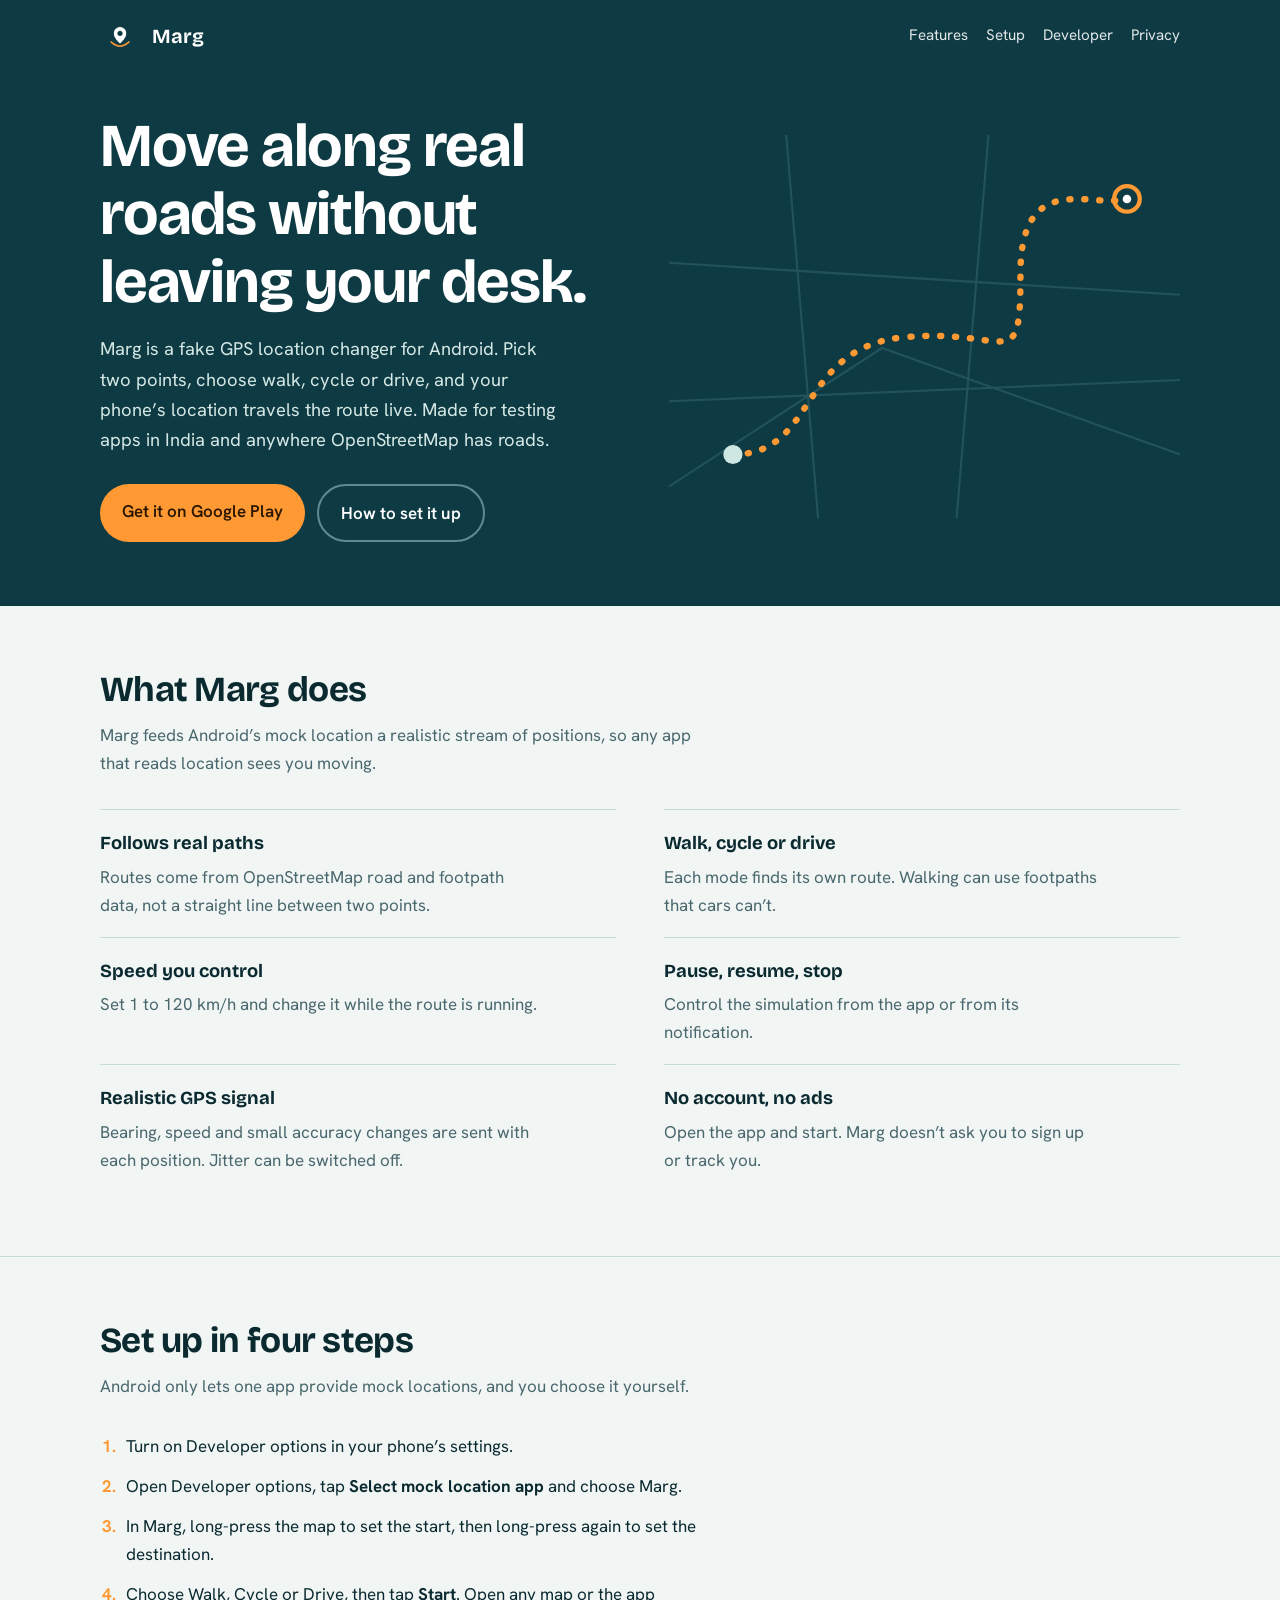
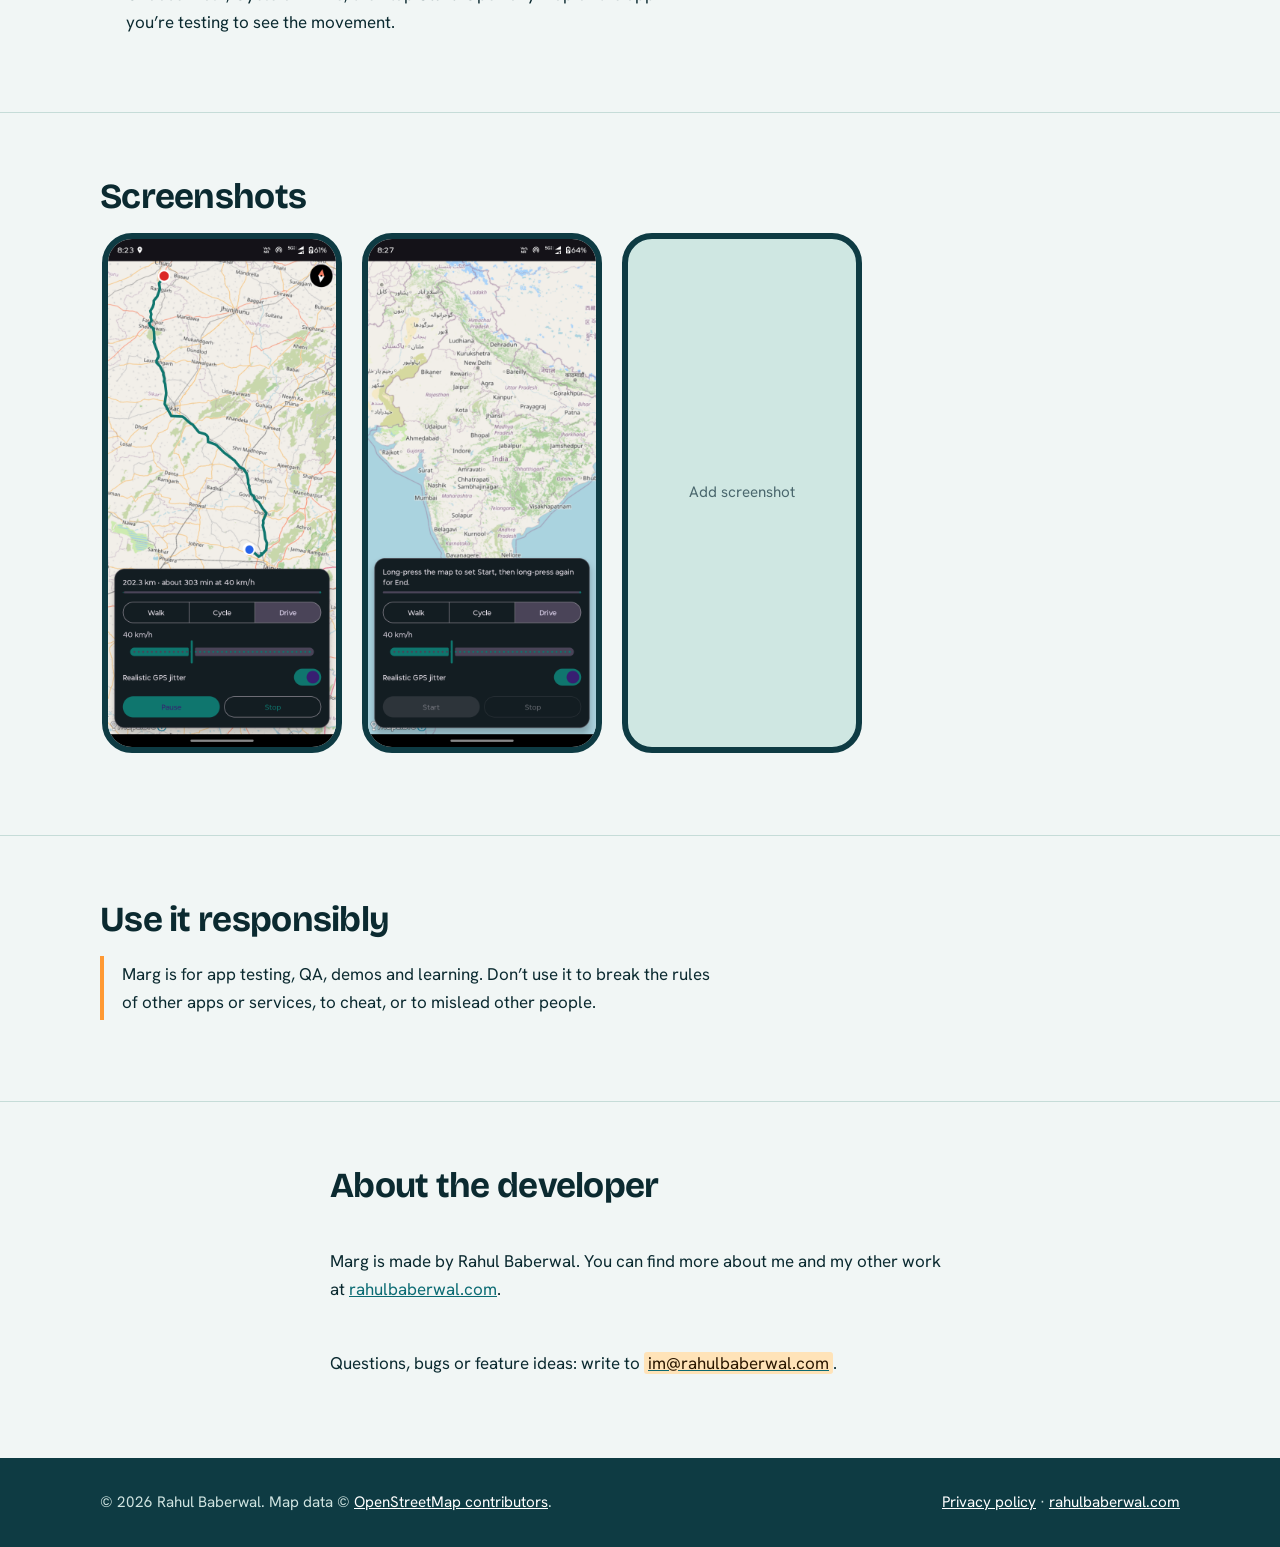
==== docs/index.html @ 0dfca1f8 "feat: add documentation website and assets" ====
<!doctype html>
<html lang="en">

<head>
  <meta charset="utf-8">
  <meta name="viewport" content="width=device-width, initial-scale=1">
  <title>Marg: Fake GPS &amp; Route Mocker – simulate walking, cycling and driving routes</title>
  <meta name="description"
    content="Marg is a fake GPS location changer for Android. Simulate a moving location along real roads and footpaths between two points, built for testing and demos in India.">
  <meta property="og:title" content="Marg: Fake GPS &amp; Route Mocker">
  <meta property="og:description"
    content="Simulate walking, cycling and driving routes on real roads. Fake GPS for Android testing.">
  <meta property="og:image" content="assets/icon.png">
  <link rel="icon" href="assets/icon.png">
  <link rel="preconnect" href="https://fonts.googleapis.com">
  <link rel="preconnect" href="https://fonts.gstatic.com" crossorigin>
  <link
    href="https://fonts.googleapis.com/css2?family=Bricolage+Grotesque:wght@600;700&family=Hanken+Grotesk:wght@400;600&display=swap"
    rel="stylesheet">
  <link rel="stylesheet" href="style.css">
</head>

<body>
  <div class="top">
    <div class="wrap">
      <header class="bar">
        <a class="brand" href="./"><img src="assets/icon.png" alt="" width="40" height="40">Marg</a>
        <nav aria-label="Main">
          <a href="#features">Features</a>
          <a href="#setup">Setup</a>
          <a href="#developer">Developer</a>
          <a href="privacy.html">Privacy</a>
        </nav>
      </header>
      <div class="hero">
        <div>
          <h1>Move along real roads without leaving your desk.</h1>
          <p>Marg is a fake GPS location changer for Android. Pick two points, choose walk, cycle or drive, and your
            phone’s location travels the route live. Made for testing apps in India and anywhere OpenStreetMap has
            roads.</p>
          <div class="cta">
            <a class="btn primary" href="https://play.google.com/store/apps/details?id=com.rahulbaberwal.marg">Get it on
              Google Play</a>
            <a class="btn ghost" href="#setup">How to set it up</a>
          </div>
        </div>
        <svg class="route" viewBox="0 0 480 360" role="img"
          aria-label="A dotted route curving from a start point to a destination, with a marker travelling along it">
          <g stroke="#2B5D66" stroke-width="2" fill="none" opacity=".7">
            <path d="M0,120 L480,150" />
            <path d="M0,250 L480,230" />
            <path d="M110,0 L140,360" />
            <path d="M300,0 L270,360" />
            <path d="M0,330 L200,200 L480,300" />
          </g>
          <path id="r" d="M60,300 C140,300 120,200 220,190 S330,230 330,130 S400,70 430,60" fill="none" stroke="#FF9933"
            stroke-width="6" stroke-linecap="round" stroke-dasharray="1 13" />
          <circle cx="60" cy="300" r="9" fill="#CFE7E2" />
          <circle cx="430" cy="60" r="12" fill="none" stroke="#FF9933" stroke-width="4" />
          <circle cx="430" cy="60" r="4" fill="#fff" />
          <circle id="dot" r="9" fill="#fff" stroke="#FF9933" stroke-width="4" cx="60" cy="300">
            <animateMotion id="mv" dur="9s" repeatCount="indefinite" calcMode="linear">
              <mpath href="#r" />
            </animateMotion>
          </circle>
        </svg>
      </div>
    </div>
  </div>

  <main>
    <section id="features">
      <div class="wrap">
        <h2>What Marg does</h2>
        <p class="lead">Marg feeds Android’s mock location a realistic stream of positions, so any app that reads
          location sees you moving.</p>
        <dl class="features">
          <div>
            <dt>Follows real paths</dt>
            <dd>Routes come from OpenStreetMap road and footpath data, not a straight line between two points.</dd>
          </div>
          <div>
            <dt>Walk, cycle or drive</dt>
            <dd>Each mode finds its own route. Walking can use footpaths that cars can’t.</dd>
          </div>
          <div>
            <dt>Speed you control</dt>
            <dd>Set 1 to 120 km/h and change it while the route is running.</dd>
          </div>
          <div>
            <dt>Pause, resume, stop</dt>
            <dd>Control the simulation from the app or from its notification.</dd>
          </div>
          <div>
            <dt>Realistic GPS signal</dt>
            <dd>Bearing, speed and small accuracy changes are sent with each position. Jitter can be switched off.</dd>
          </div>
          <div>
            <dt>No account, no ads</dt>
            <dd>Open the app and start. Marg doesn’t ask you to sign up or track you.</dd>
          </div>
        </dl>
      </div>
    </section>

    <section id="setup">
      <div class="wrap">
        <h2>Set up in four steps</h2>
        <p class="lead">Android only lets one app provide mock locations, and you choose it yourself.</p>
        <ol class="steps">
          <li>Turn on Developer options in your phone’s settings.</li>
          <li>Open Developer options, tap <strong>Select mock location app</strong> and choose Marg.</li>
          <li>In Marg, long-press the map to set the start, then long-press again to set the destination.</li>
          <li>Choose Walk, Cycle or Drive, then tap <strong>Start</strong>. Open any map or the app you’re testing to
            see the movement.</li>
        </ol>
      </div>
    </section>

    <section id="screens">
      <div class="wrap">
        <h2>Screenshots</h2>
        <div class="shots">
          <figure>
            <div class="shot"><img src="assets/screenshots/screen-1.png"
                alt="Marg map with a start point, destination and route" loading="lazy"
                onerror="this.parentElement.classList.add('missing');this.remove()"></div>
          </figure>
          <figure>
            <div class="shot"><img src="assets/screenshots/screen-2.png"
                alt="Marg walk, cycle and drive modes with speed slider" loading="lazy"
                onerror="this.parentElement.classList.add('missing');this.remove()"></div>
          </figure>
          <figure>
            <div class="shot">
              <video src="assets/screenshots/screen-recording.mp4" autoplay loop muted playsinline controls
                onerror="this.parentElement.classList.add('missing');this.remove()">
                <source src="assets/screenshots/screen-recording.mp4" type="video/mp4">
              </video>
            </div>
          </figure>
        </div>
      </div>
    </section>

    <section id="use">
      <div class="wrap">
        <h2>Use it responsibly</h2>
        <p class="note">Marg is for app testing, QA, demos and learning. Don’t use it to break the rules of other apps
          or services, to cheat, or to mislead other people.</p>
      </div>
    </section>

    <section id="developer">
      <div class="wrap dev">
        <h2>About the developer</h2>
        <p>Marg is made by Rahul Baberwal. You can find more about me and my other work at <a
            href="https://rahulbaberwal.com">rahulbaberwal.com</a>.</p>
        <p>Questions, bugs or feature ideas: write to <a href="mailto:im@rahulbaberwal.com"><span
              class="todo">im@rahulbaberwal.com</span></a>.</p>
      </div>
    </section>
  </main>

  <footer>
    <div class="wrap">
      <span>© 2026 Rahul Baberwal. Map data © <a href="https://www.openstreetmap.org/copyright">OpenStreetMap
          contributors</a>.</span>
      <span><a href="privacy.html">Privacy policy</a> · <a href="https://rahulbaberwal.com">rahulbaberwal.com</a></span>
    </div>
  </footer>
  <script>
    if (window.matchMedia('(prefers-reduced-motion: reduce)').matches) {
      var m = document.getElementById('mv'); if (m) m.remove();
    }
  </script>
</body>

</html>
---- docs/style.css ----
:root{
  --ink:#0B2A30; --paper:#F1F6F5; --teal:#0E3B43; --mint:#CFE7E2;
  --saffron:#FF9933; --muted:#4A676D; --line:#C6DCD8; --link:#0B6B73;
  color-scheme: light dark;
}
@media (prefers-color-scheme: dark){
  :root{ --ink:#E4F0EE; --paper:#0A1F24; --mint:#12353C; --muted:#9AB5BA; --line:#1F4048; --link:#7FD3CF; }
}
*{box-sizing:border-box}
html{scroll-behavior:smooth}
body{margin:0;background:var(--paper);color:var(--ink);font:17px/1.65 "Hanken Grotesk",system-ui,-apple-system,"Segoe UI",Roboto,sans-serif}
h1,h2,h3{font-family:"Bricolage Grotesque","Hanken Grotesk",system-ui,sans-serif;line-height:1.12;letter-spacing:-.02em;margin:0}
a{color:var(--link)}
a:focus-visible,button:focus-visible{outline:3px solid var(--saffron);outline-offset:3px;border-radius:4px}
.wrap{width:min(1080px,100% - 40px);margin-inline:auto}

/* header + hero (always dark teal) */
.top{background:var(--teal);color:#fff}
.top a{color:#fff}
.bar{display:flex;align-items:center;justify-content:space-between;gap:16px;padding:16px 0}
.brand{display:flex;align-items:center;gap:12px;text-decoration:none;font-family:"Bricolage Grotesque",sans-serif;font-weight:700;font-size:1.25rem}
.brand img{width:40px;height:40px;border-radius:50%}
.bar nav{display:flex;gap:18px;font-size:.95rem}
.bar nav a{text-decoration:none;opacity:.88}
.bar nav a:hover{opacity:1;text-decoration:underline}
.hero{display:grid;gap:32px;padding:40px 0 64px;align-items:center}
.hero h1{font-size:clamp(2.2rem,6vw,3.8rem);font-weight:700;max-width:14ch}
.hero p{font-size:1.15rem;max-width:46ch;color:#D5E8E5;margin:18px 0 28px}
.cta{display:flex;flex-wrap:wrap;gap:12px}
.btn{display:inline-block;padding:13px 22px;border-radius:999px;font-weight:600;text-decoration:none}
.btn.primary{background:var(--saffron);color:#2B1700}
.btn.ghost{border:2px solid #5F8A91;color:#fff}
.btn:hover{filter:brightness(1.08)}
.route{width:100%;height:auto;max-width:520px;justify-self:center}
@media(min-width:860px){.hero{grid-template-columns:1.05fr 1fr}}

/* sections */
section{padding:64px 0}
section + section{border-top:1px solid var(--line)}
h2{font-size:clamp(1.6rem,3.6vw,2.2rem);margin-bottom:12px}
.lead{max-width:60ch;color:var(--muted);margin:0 0 32px}
.features{display:grid;gap:0 48px;margin:0}
@media(min-width:760px){.features{grid-template-columns:1fr 1fr}}
.features div{padding:18px 0;border-top:1px solid var(--line)}
.features dt{font-weight:700;font-family:"Bricolage Grotesque",sans-serif;font-size:1.15rem}
.features dd{margin:4px 0 0;color:var(--muted);max-width:44ch}
.steps{margin:0;padding-left:1.2em;max-width:60ch}
.steps li{margin:0 0 12px;padding-left:6px}
.steps li::marker{color:var(--saffron);font-weight:700}
.shots{display:flex;gap:20px;overflow-x:auto;padding:4px 2px 18px;scroll-snap-type:x mandatory}
.shots figure{margin:0;flex:0 0 min(240px,70vw);scroll-snap-align:start}
.shot{aspect-ratio:9/19.5;border:6px solid var(--teal);border-radius:30px;background:var(--mint);overflow:hidden;position:relative}
.shot img,.shot video{width:100%;height:100%;object-fit:cover;display:block}
.shot.missing::after{content:"Add screenshot";position:absolute;inset:0;display:grid;place-items:center;color:var(--muted);font-size:.95rem}
figcaption{margin-top:10px;color:var(--muted);font-size:.95rem}
.note{max-width:62ch;border-left:4px solid var(--saffron);padding:4px 0 4px 18px}
.dev{display:grid;gap:12px;max-width:62ch}

footer{background:var(--teal);color:#CFE3E0;padding:32px 0;font-size:.95rem}
footer a{color:#fff}
footer .wrap{display:flex;flex-wrap:wrap;gap:8px 24px;justify-content:space-between}

/* privacy / long text */
.prose{padding:48px 0 72px;max-width:68ch}
.prose h1{font-size:clamp(2rem,5vw,2.8rem);margin-bottom:6px}
.prose h2{font-size:1.4rem;margin:40px 0 8px}
.prose p,.prose li{max-width:68ch}
.prose .meta{color:var(--muted);margin:0 0 28px}
.prose table{border-collapse:collapse;width:100%;margin:12px 0;font-size:.95rem}
.prose th,.prose td{border-top:1px solid var(--line);padding:10px 12px 10px 0;text-align:left;vertical-align:top}
.prose th{font-weight:700}
.todo{background:#FFE3B8;color:#2B1700;padding:0 4px;border-radius:3px}
@media (prefers-reduced-motion:reduce){html{scroll-behavior:auto}}
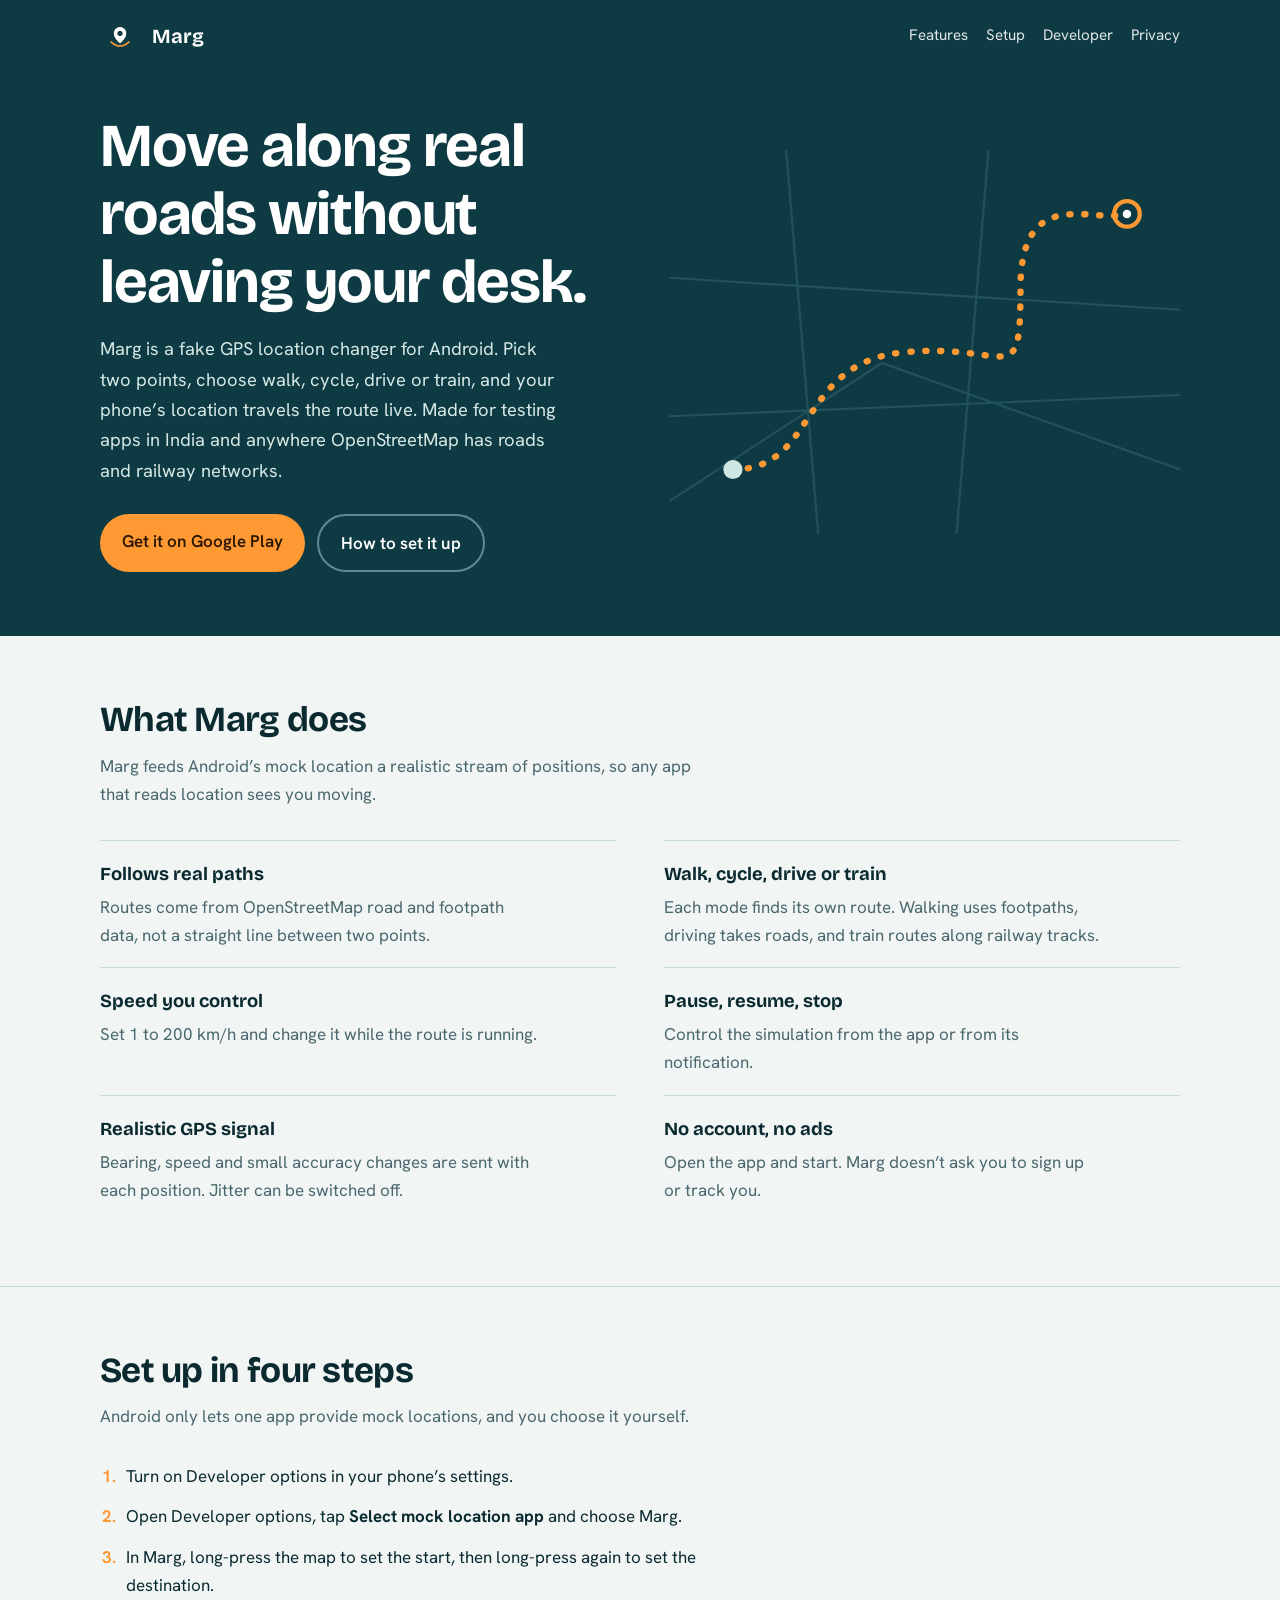
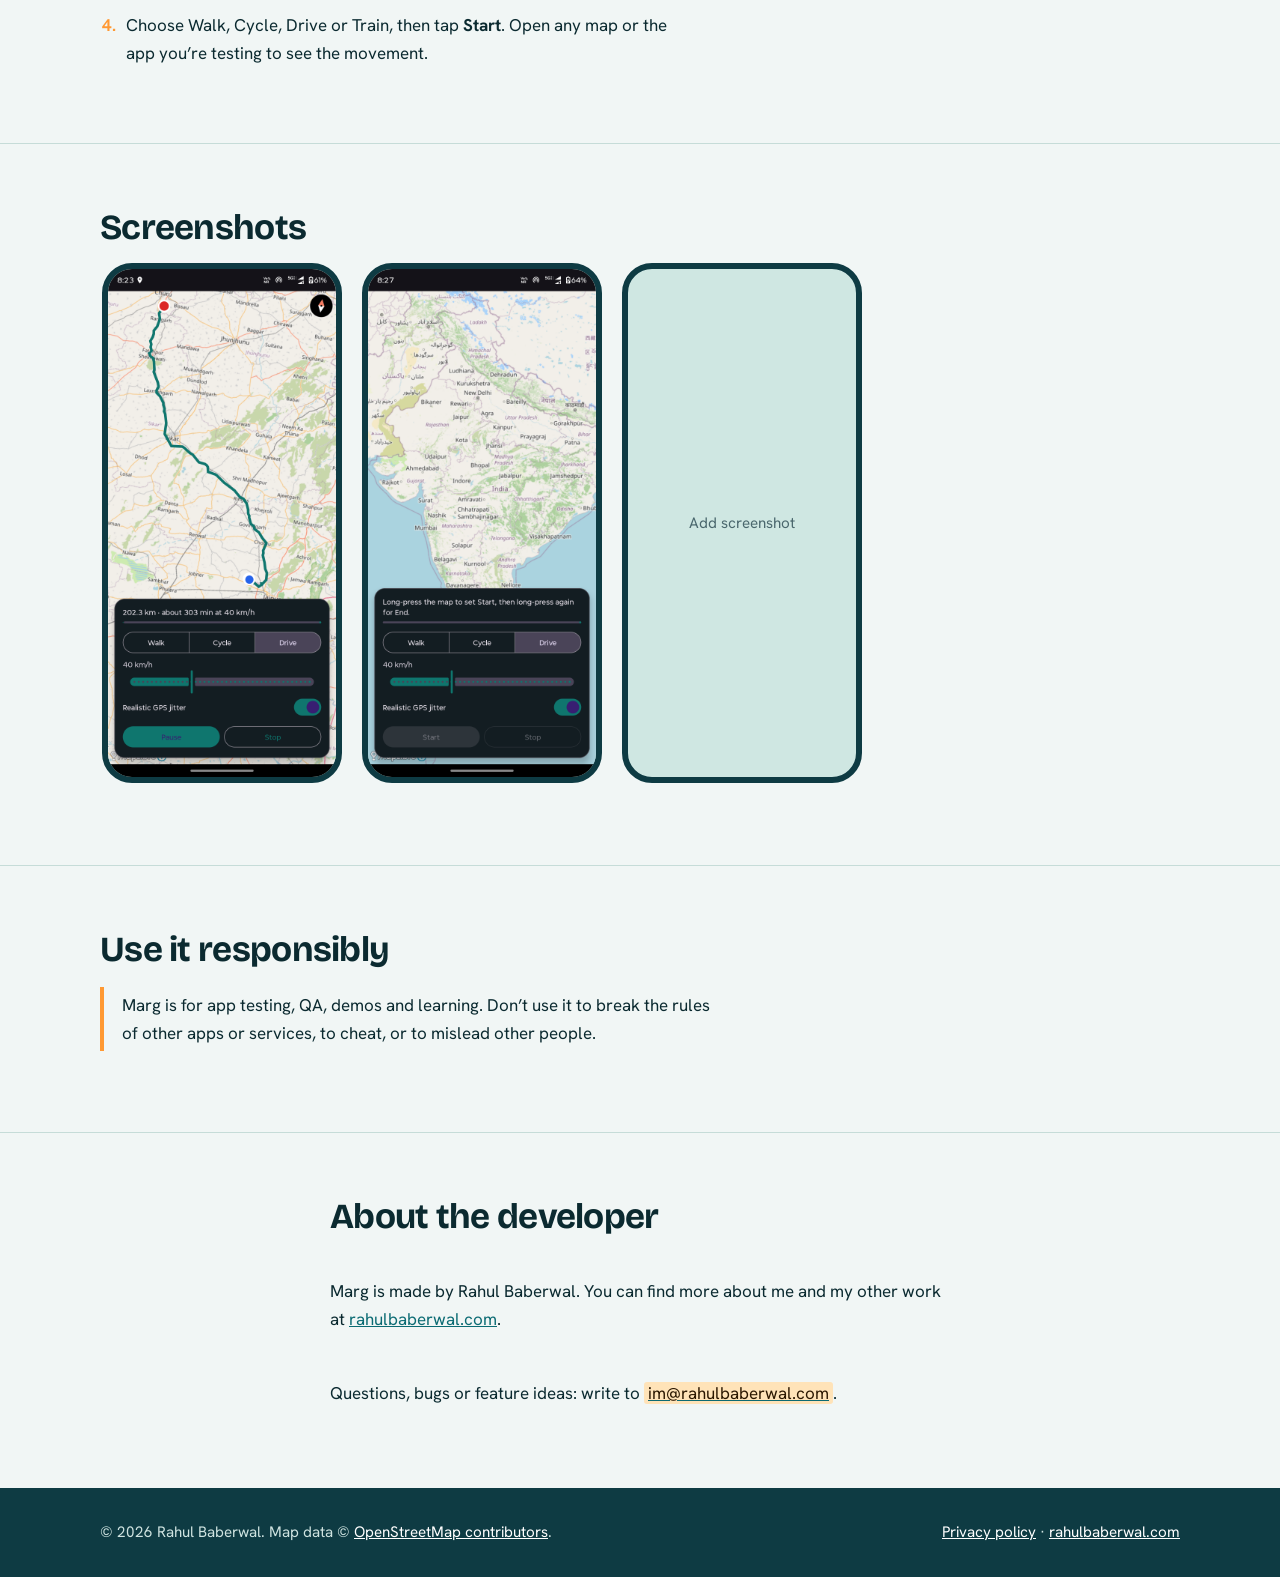
==== commit 3984b271: "feat: train mode, location picker (search/lat-long/map), pause location display and stop-to-pause fl" ====
--- a/docs/index.html
+++ b/docs/index.html
@@ -4,12 +4,12 @@
 <head>
   <meta charset="utf-8">
   <meta name="viewport" content="width=device-width, initial-scale=1">
-  <title>Marg: Fake GPS &amp; Route Mocker – simulate walking, cycling and driving routes</title>
+  <title>Marg: Fake GPS &amp; Route Mocker – simulate walking, cycling, driving and train routes</title>
   <meta name="description"
-    content="Marg is a fake GPS location changer for Android. Simulate a moving location along real roads and footpaths between two points, built for testing and demos in India.">
+    content="Marg is a fake GPS location changer for Android. Simulate a moving location along real roads, footpaths, and railway tracks between two points, built for testing and demos in India.">
   <meta property="og:title" content="Marg: Fake GPS &amp; Route Mocker">
   <meta property="og:description"
-    content="Simulate walking, cycling and driving routes on real roads. Fake GPS for Android testing.">
+    content="Simulate walking, cycling, driving and train routes on real roads and tracks. Fake GPS for Android testing.">
   <meta property="og:image" content="assets/icon.png">
   <link rel="icon" href="assets/icon.png">
   <link rel="preconnect" href="https://fonts.googleapis.com">
@@ -35,9 +35,9 @@
       <div class="hero">
         <div>
           <h1>Move along real roads without leaving your desk.</h1>
-          <p>Marg is a fake GPS location changer for Android. Pick two points, choose walk, cycle or drive, and your
+          <p>Marg is a fake GPS location changer for Android. Pick two points, choose walk, cycle, drive or train, and your
             phone’s location travels the route live. Made for testing apps in India and anywhere OpenStreetMap has
-            roads.</p>
+            roads and railway networks.</p>
           <div class="cta">
             <a class="btn primary" href="https://play.google.com/store/apps/details?id=com.rahulbaberwal.marg">Get it on
               Google Play</a>
@@ -80,12 +80,12 @@
             <dd>Routes come from OpenStreetMap road and footpath data, not a straight line between two points.</dd>
           </div>
           <div>
-            <dt>Walk, cycle or drive</dt>
-            <dd>Each mode finds its own route. Walking can use footpaths that cars can’t.</dd>
+            <dt>Walk, cycle, drive or train</dt>
+            <dd>Each mode finds its own route. Walking uses footpaths, driving takes roads, and train routes along railway tracks.</dd>
           </div>
           <div>
             <dt>Speed you control</dt>
-            <dd>Set 1 to 120 km/h and change it while the route is running.</dd>
+            <dd>Set 1 to 200 km/h and change it while the route is running.</dd>
           </div>
           <div>
             <dt>Pause, resume, stop</dt>
@@ -111,7 +111,7 @@
           <li>Turn on Developer options in your phone’s settings.</li>
           <li>Open Developer options, tap <strong>Select mock location app</strong> and choose Marg.</li>
           <li>In Marg, long-press the map to set the start, then long-press again to set the destination.</li>
-          <li>Choose Walk, Cycle or Drive, then tap <strong>Start</strong>. Open any map or the app you’re testing to
+          <li>Choose Walk, Cycle, Drive or Train, then tap <strong>Start</strong>. Open any map or the app you’re testing to
             see the movement.</li>
         </ol>
       </div>
--- a/docs/style.css
+++ b/docs/style.css
@@ -47,10 +47,10 @@
 .steps{margin:0;padding-left:1.2em;max-width:60ch}
 .steps li{margin:0 0 12px;padding-left:6px}
 .steps li::marker{color:var(--saffron);font-weight:700}
-.shots{display:flex;gap:20px;overflow-x:auto;padding:4px 2px 18px;scroll-snap-type:x mandatory}
+.shots{display:flex;gap:20px;overflow-x:auto;padding:4px 2px 18px;scroll-snap-type:x mandatory;align-items:start}
 .shots figure{margin:0;flex:0 0 min(240px,70vw);scroll-snap-align:start}
-.shot{aspect-ratio:9/19.5;border:6px solid var(--teal);border-radius:30px;background:var(--mint);overflow:hidden;position:relative}
-.shot img,.shot video{width:100%;height:100%;object-fit:cover;display:block}
+.shot{aspect-ratio:9/19.5;width:100%;border:6px solid var(--teal);border-radius:30px;background:var(--mint);overflow:hidden;position:relative}
+.shot img,.shot video{position:absolute;inset:0;width:100%;height:100%;object-fit:cover;display:block}
 .shot.missing::after{content:"Add screenshot";position:absolute;inset:0;display:grid;place-items:center;color:var(--muted);font-size:.95rem}
 figcaption{margin-top:10px;color:var(--muted);font-size:.95rem}
 .note{max-width:62ch;border-left:4px solid var(--saffron);padding:4px 0 4px 18px}
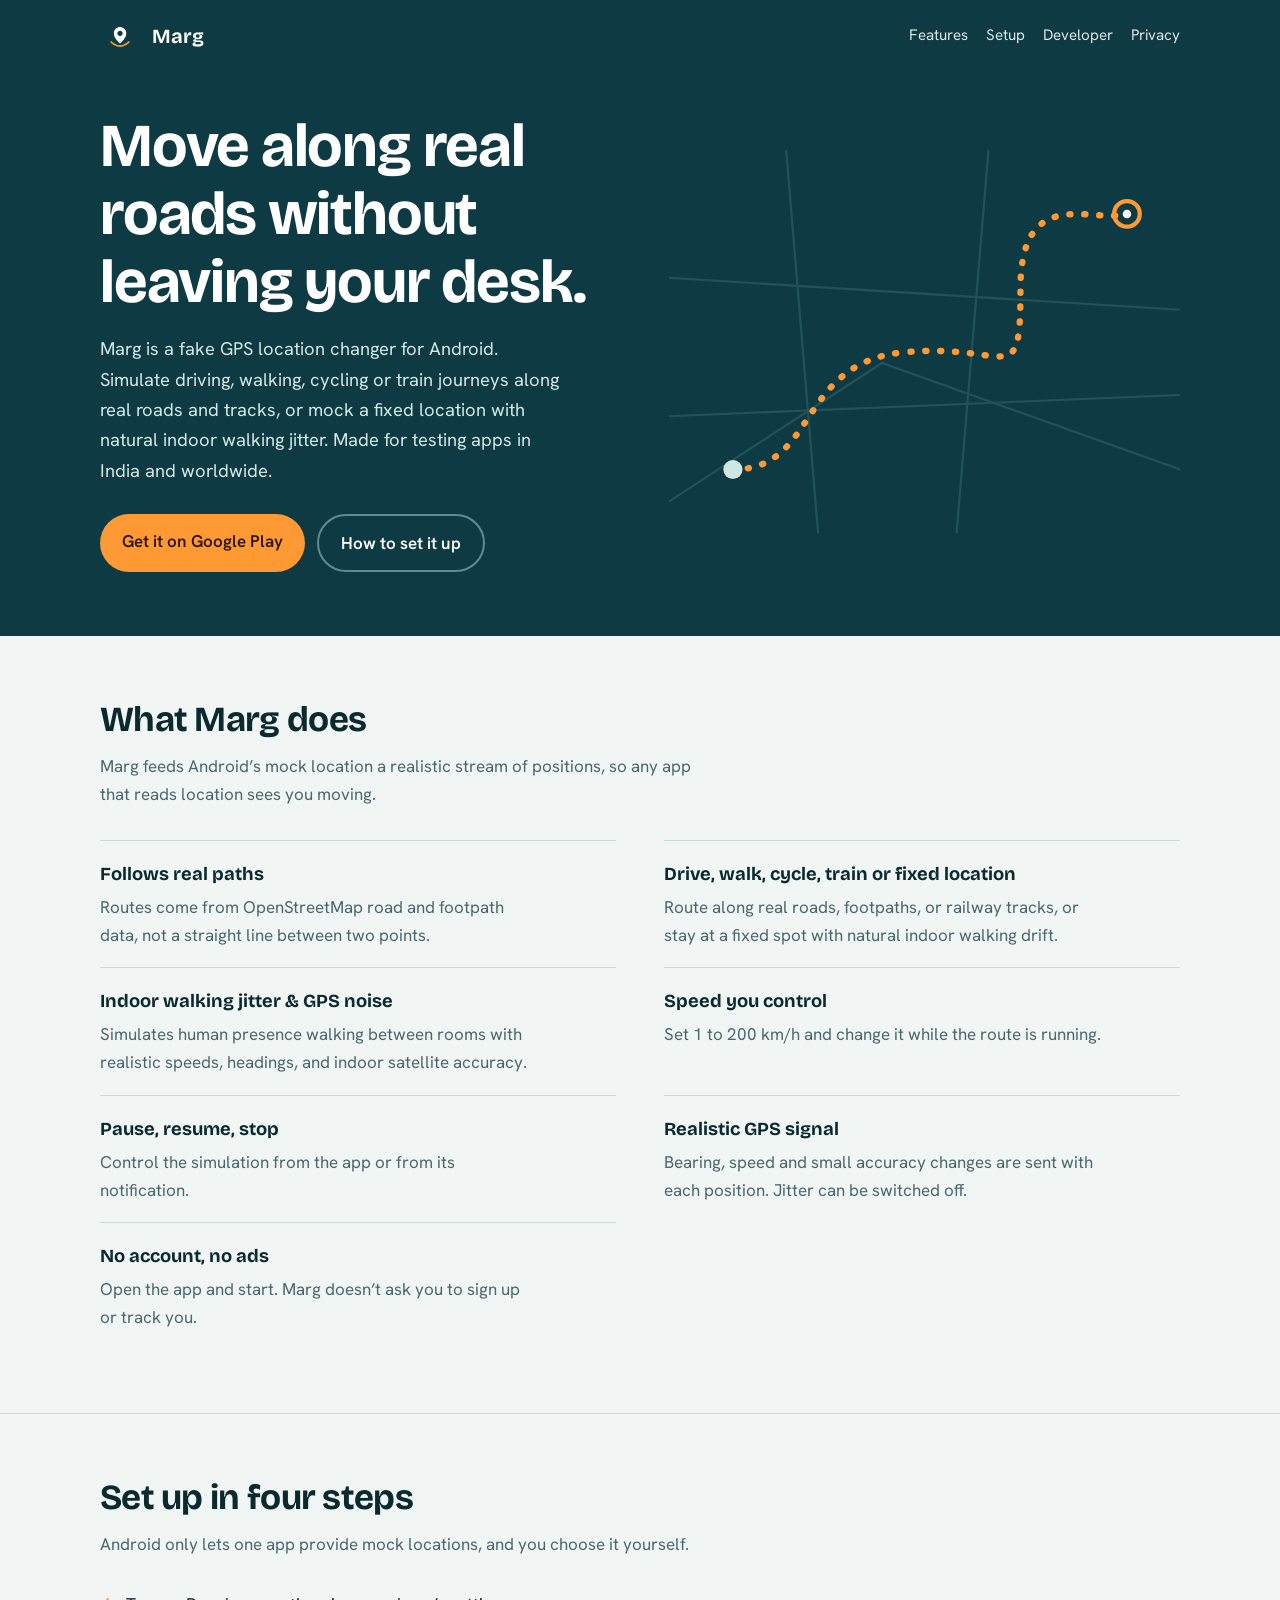
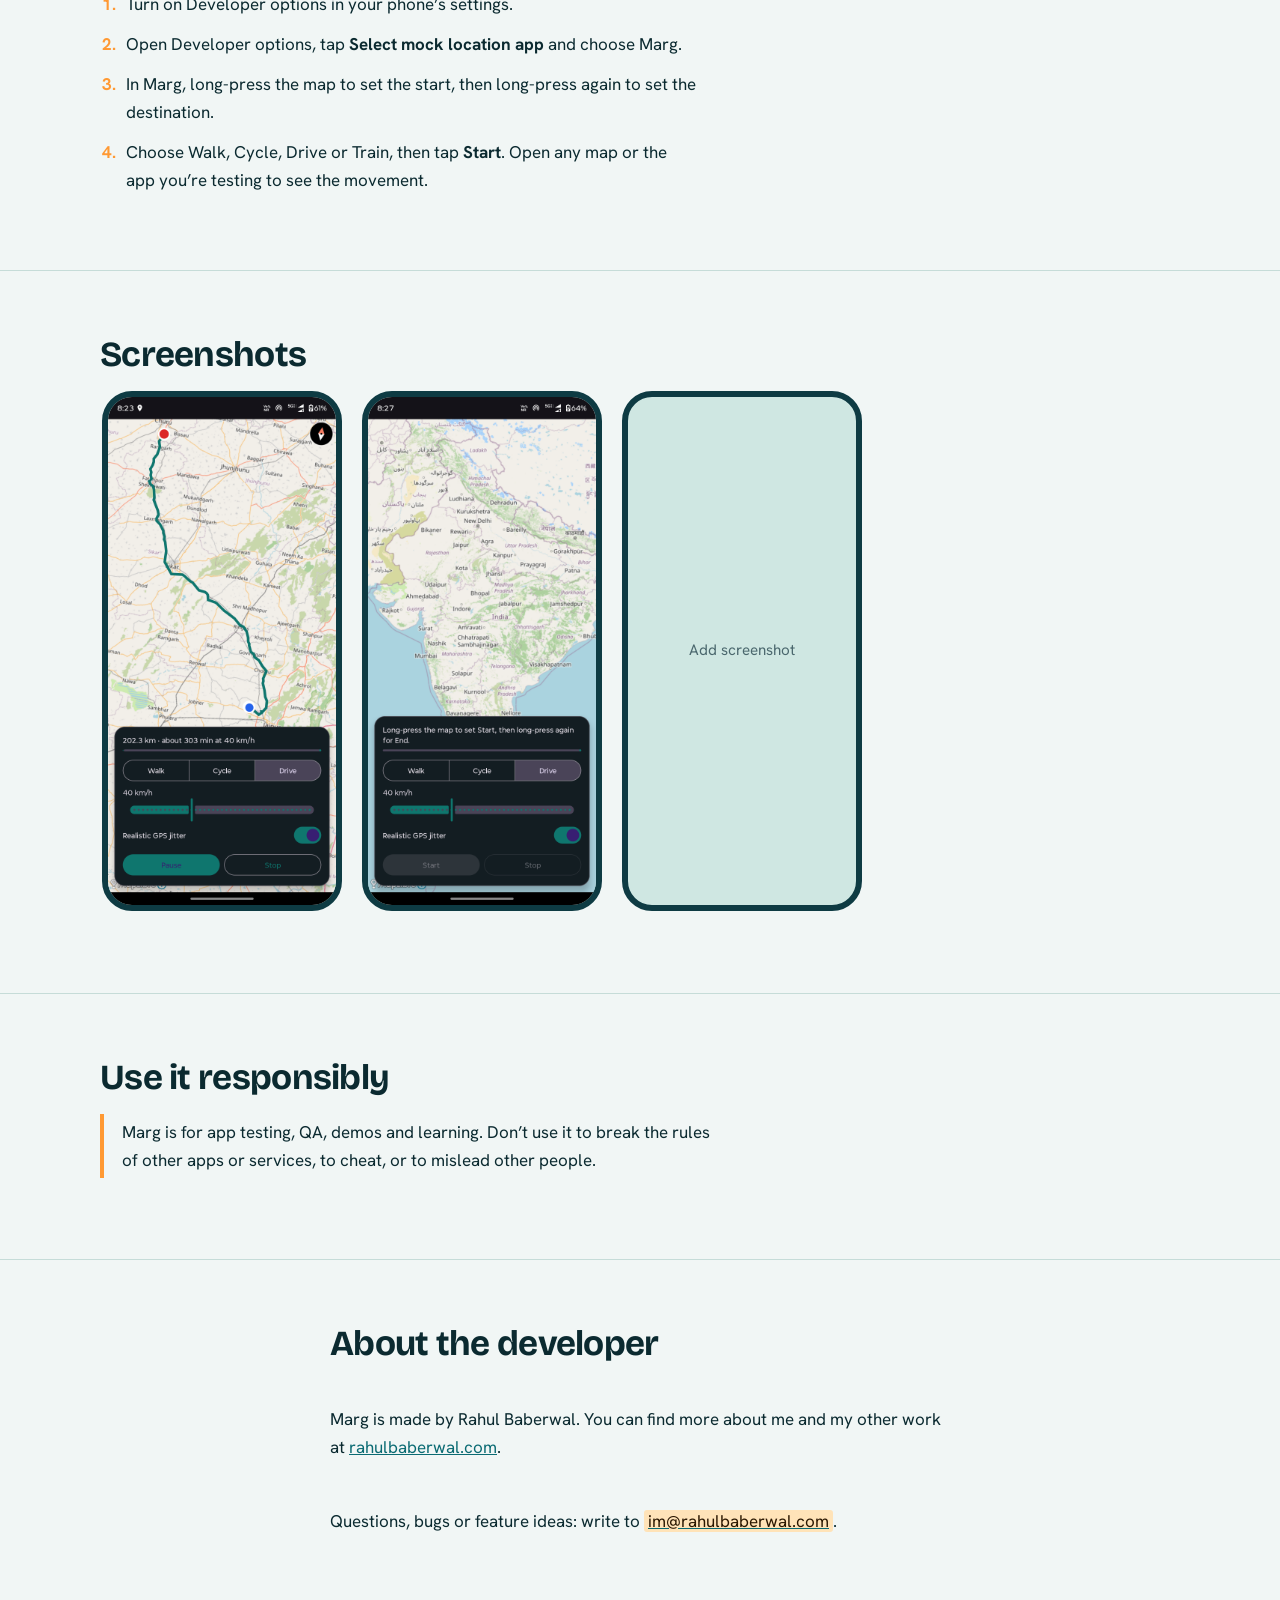
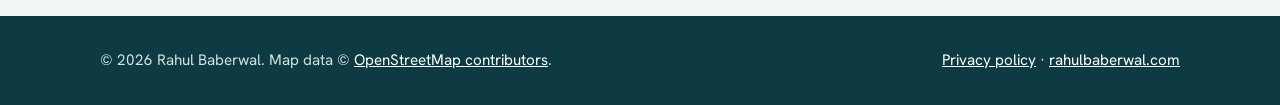
==== commit 330acbf3: "feat: default drive mode, fixed location with realistic indoor walking GPS jitter (v1.0.0)" ====
--- a/docs/index.html
+++ b/docs/index.html
@@ -35,9 +35,7 @@
       <div class="hero">
         <div>
           <h1>Move along real roads without leaving your desk.</h1>
-          <p>Marg is a fake GPS location changer for Android. Pick two points, choose walk, cycle, drive or train, and your
-            phone’s location travels the route live. Made for testing apps in India and anywhere OpenStreetMap has
-            roads and railway networks.</p>
+          <p>Marg is a fake GPS location changer for Android. Simulate driving, walking, cycling or train journeys along real roads and tracks, or mock a fixed location with natural indoor walking jitter. Made for testing apps in India and worldwide.</p>
           <div class="cta">
             <a class="btn primary" href="https://play.google.com/store/apps/details?id=com.rahulbaberwal.marg">Get it on
               Google Play</a>
@@ -80,8 +78,12 @@
             <dd>Routes come from OpenStreetMap road and footpath data, not a straight line between two points.</dd>
           </div>
           <div>
-            <dt>Walk, cycle, drive or train</dt>
-            <dd>Each mode finds its own route. Walking uses footpaths, driving takes roads, and train routes along railway tracks.</dd>
+            <dt>Drive, walk, cycle, train or fixed location</dt>
+            <dd>Route along real roads, footpaths, or railway tracks, or stay at a fixed spot with natural indoor walking drift.</dd>
+          </div>
+          <div>
+            <dt>Indoor walking jitter &amp; GPS noise</dt>
+            <dd>Simulates human presence walking between rooms with realistic speeds, headings, and indoor satellite accuracy.</dd>
           </div>
           <div>
             <dt>Speed you control</dt>
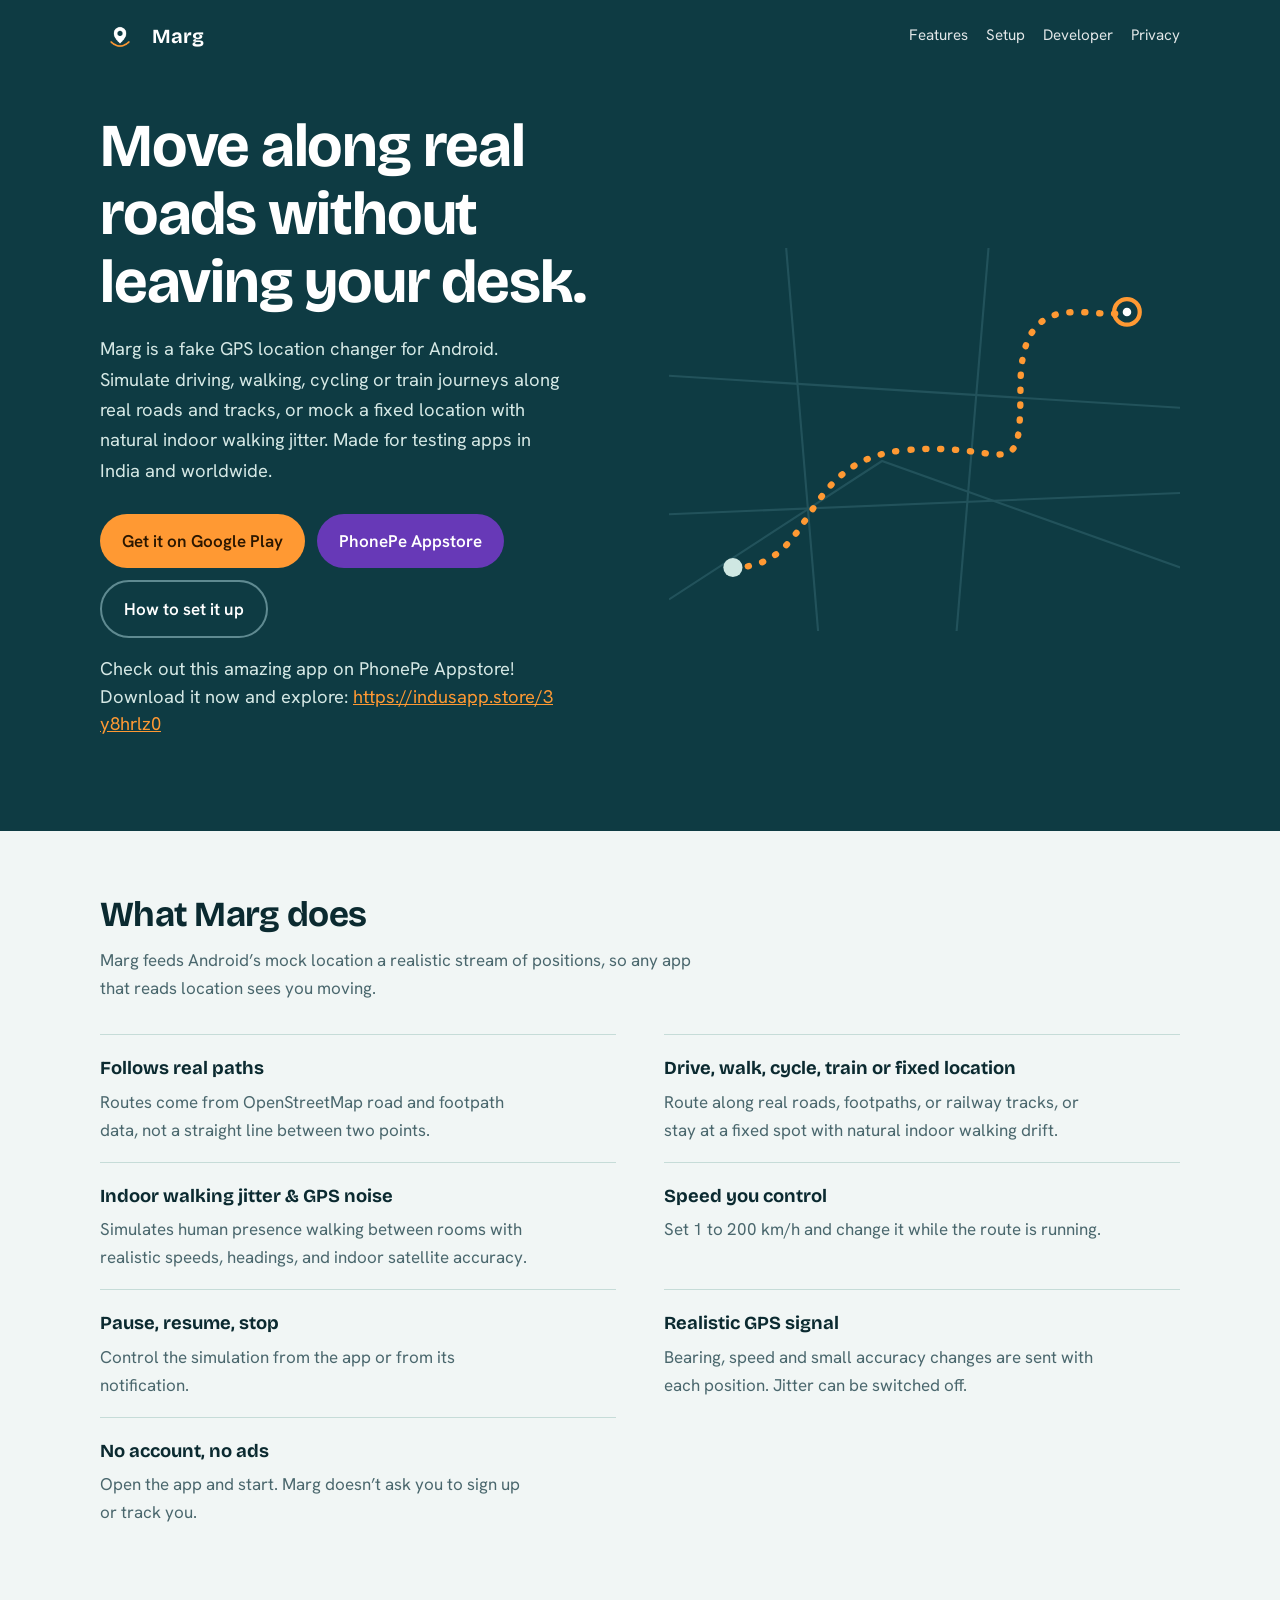
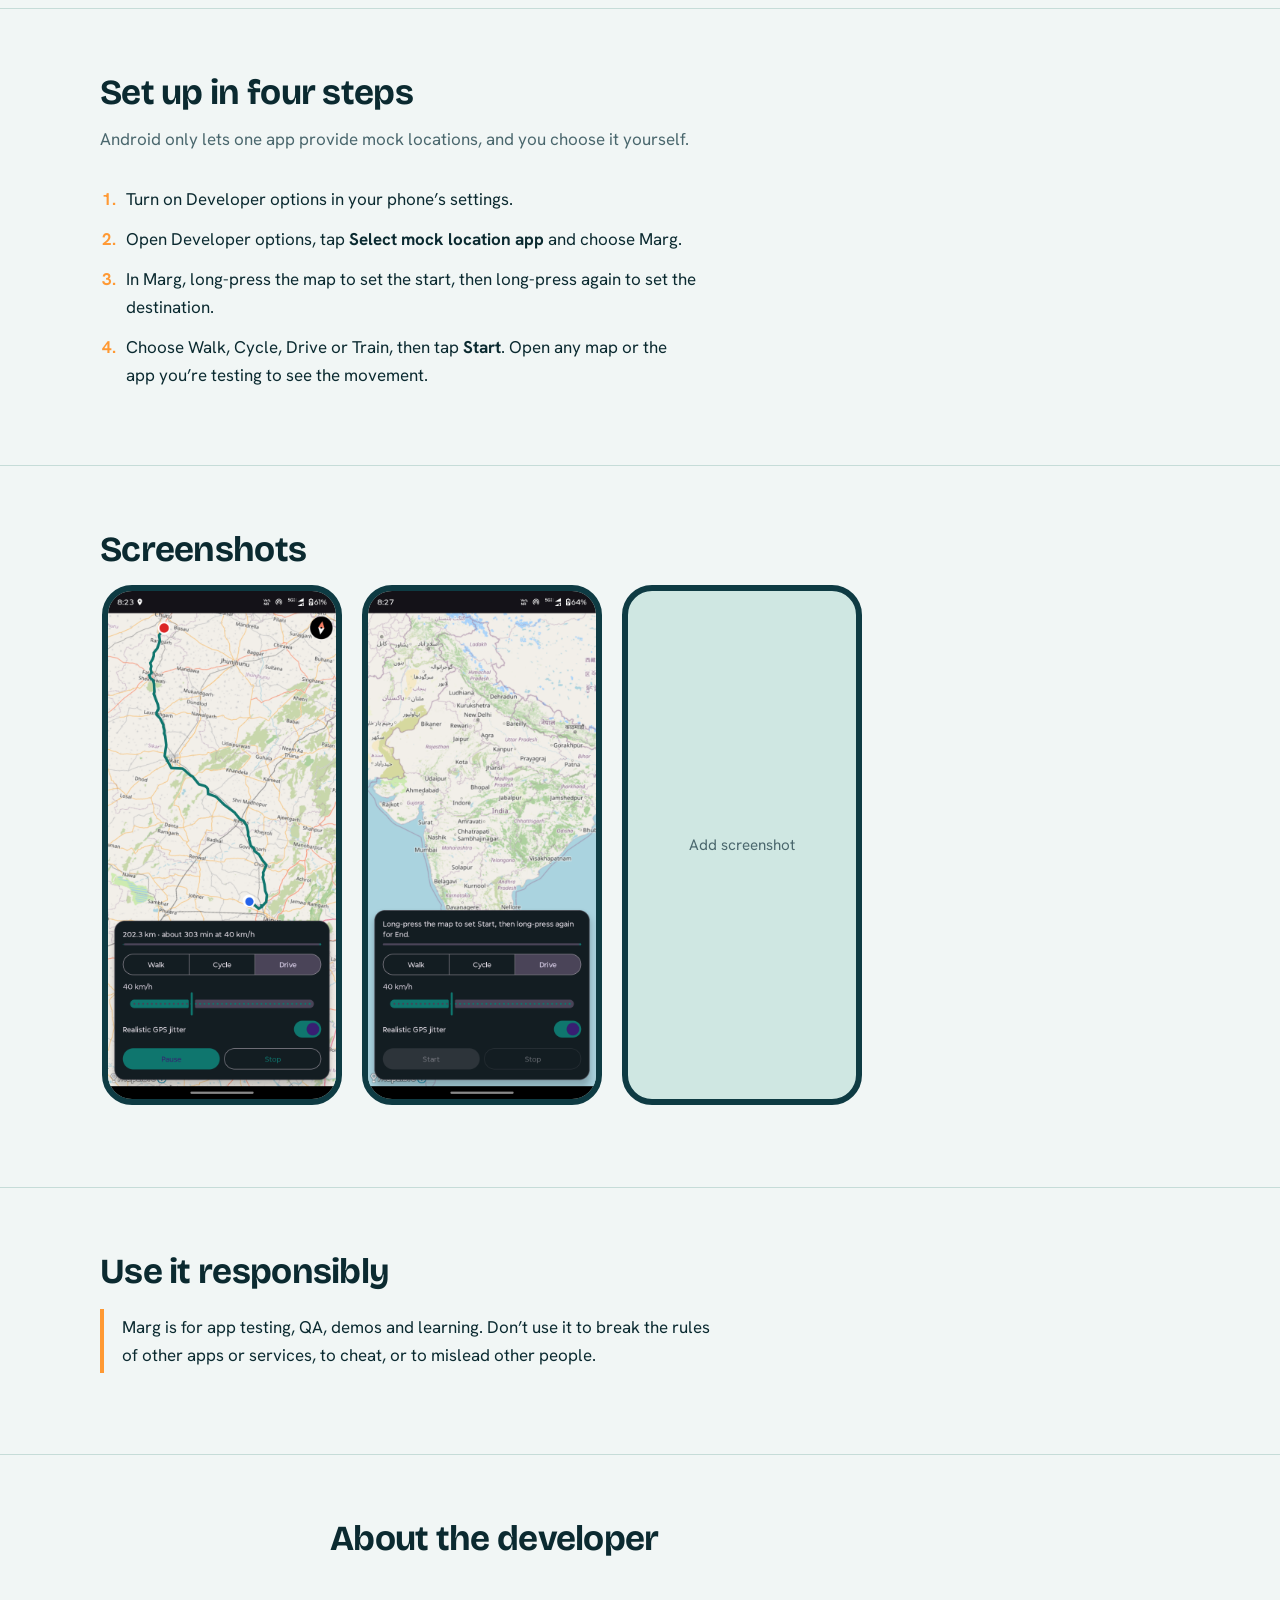
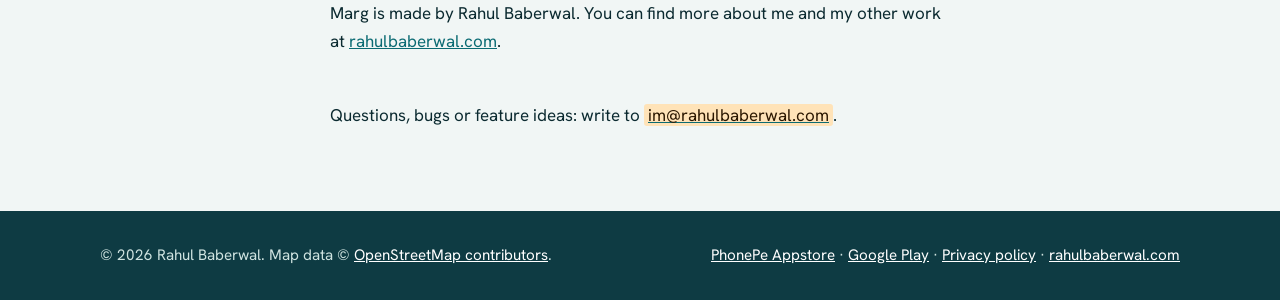
==== commit 2234966e: "docs: update app store listing with new features and add PhonePe Appstore link in website" ====
--- a/docs/index.html
+++ b/docs/index.html
@@ -39,8 +39,10 @@
           <div class="cta">
             <a class="btn primary" href="https://play.google.com/store/apps/details?id=com.rahulbaberwal.marg">Get it on
               Google Play</a>
+            <a class="btn phonepe" href="https://indusapp.store/3y8hrlz0" target="_blank" rel="noopener">PhonePe Appstore</a>
             <a class="btn ghost" href="#setup">How to set it up</a>
           </div>
+          <p class="store-callout">Check out this amazing app on PhonePe Appstore! Download it now and explore: <a href="https://indusapp.store/3y8hrlz0" target="_blank" rel="noopener">https://indusapp.store/3y8hrlz0</a></p>
         </div>
         <svg class="route" viewBox="0 0 480 360" role="img"
           aria-label="A dotted route curving from a start point to a destination, with a marker travelling along it">
@@ -168,7 +170,7 @@
     <div class="wrap">
       <span>© 2026 Rahul Baberwal. Map data © <a href="https://www.openstreetmap.org/copyright">OpenStreetMap
           contributors</a>.</span>
-      <span><a href="privacy.html">Privacy policy</a> · <a href="https://rahulbaberwal.com">rahulbaberwal.com</a></span>
+      <span><a href="https://indusapp.store/3y8hrlz0" target="_blank" rel="noopener">PhonePe Appstore</a> · <a href="https://play.google.com/store/apps/details?id=com.rahulbaberwal.marg" target="_blank" rel="noopener">Google Play</a> · <a href="privacy.html">Privacy policy</a> · <a href="https://rahulbaberwal.com">rahulbaberwal.com</a></span>
     </div>
   </footer>
   <script>
--- a/docs/style.css
+++ b/docs/style.css
@@ -29,8 +29,11 @@
 .cta{display:flex;flex-wrap:wrap;gap:12px}
 .btn{display:inline-block;padding:13px 22px;border-radius:999px;font-weight:600;text-decoration:none}
 .btn.primary{background:var(--saffron);color:#2B1700}
+.btn.phonepe{background:#6739B7;color:#fff}
 .btn.ghost{border:2px solid #5F8A91;color:#fff}
 .btn:hover{filter:brightness(1.08)}
+.store-callout{font-size:.95rem;color:#D5E8E5;margin:16px 0 0;max-width:54ch;line-height:1.5}
+.store-callout a{color:var(--saffron);text-decoration:underline;word-break:break-all}
 .route{width:100%;height:auto;max-width:520px;justify-self:center}
 @media(min-width:860px){.hero{grid-template-columns:1.05fr 1fr}}
 
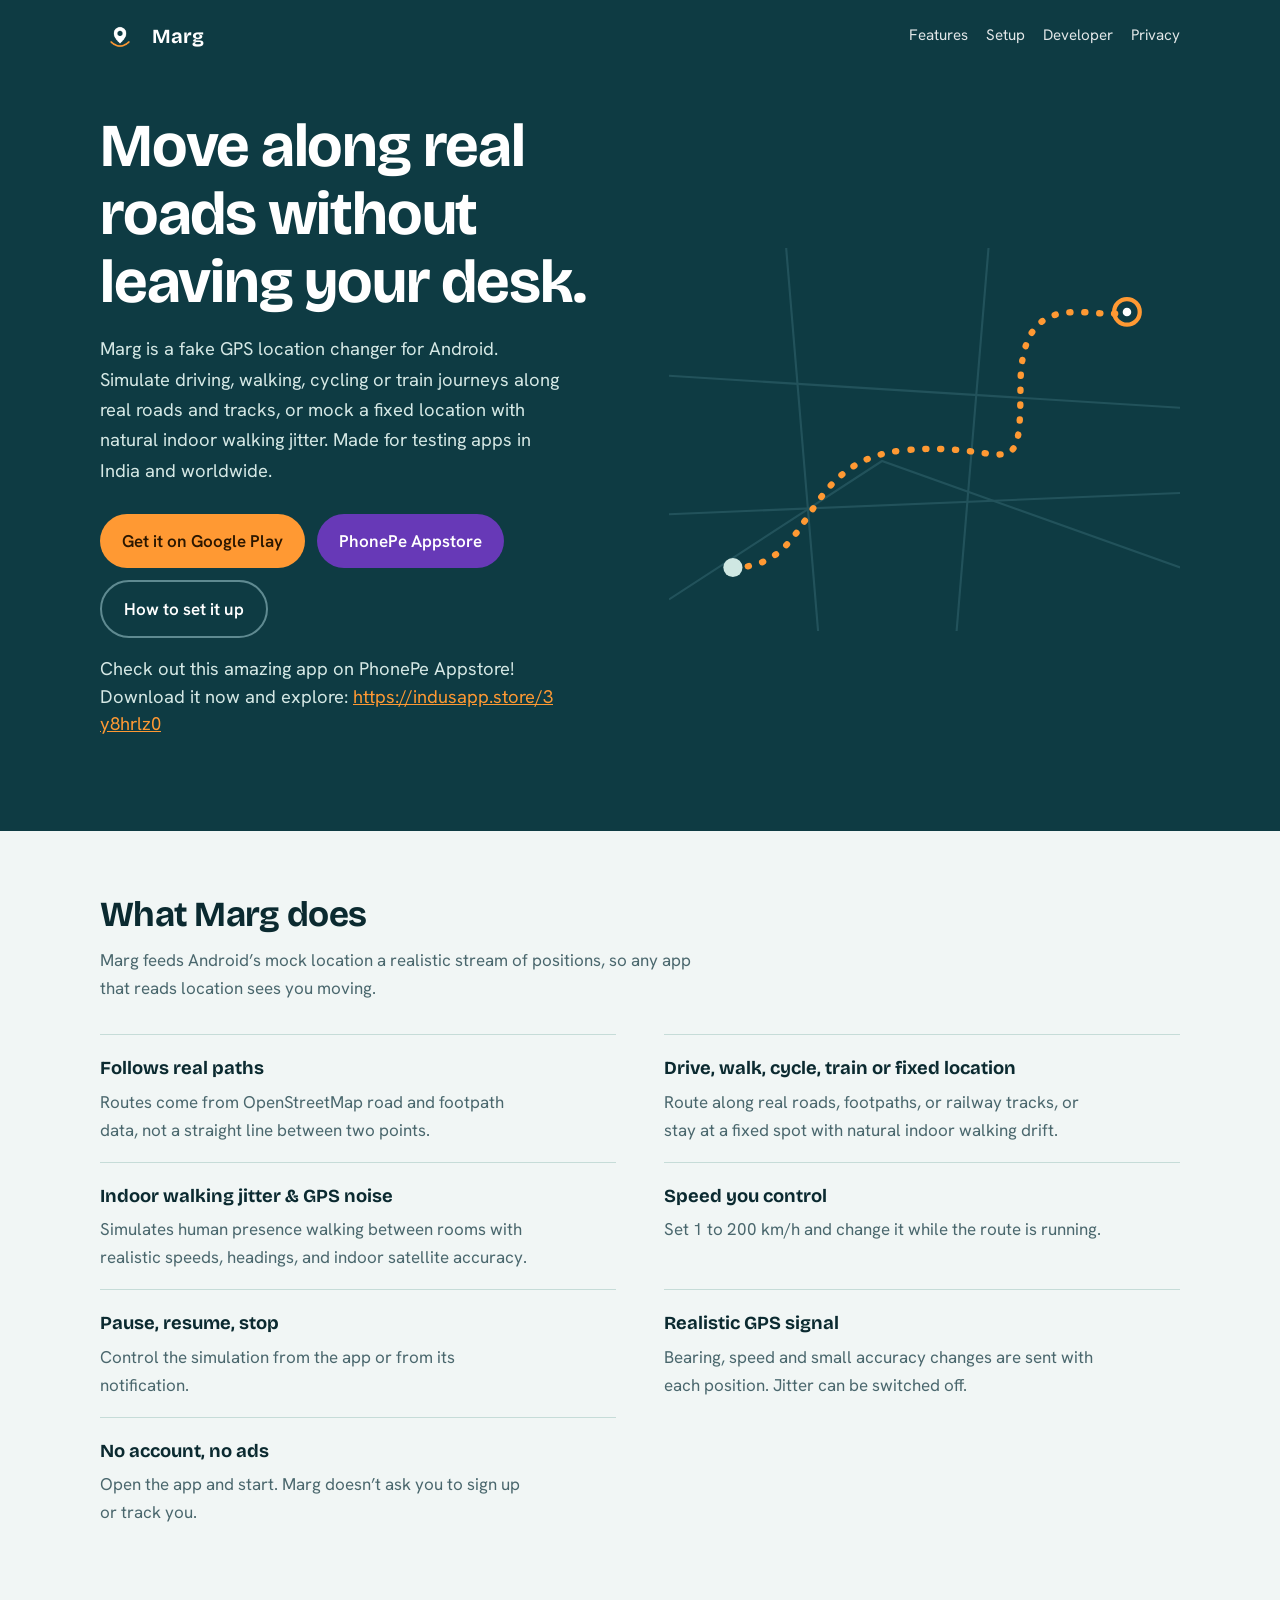
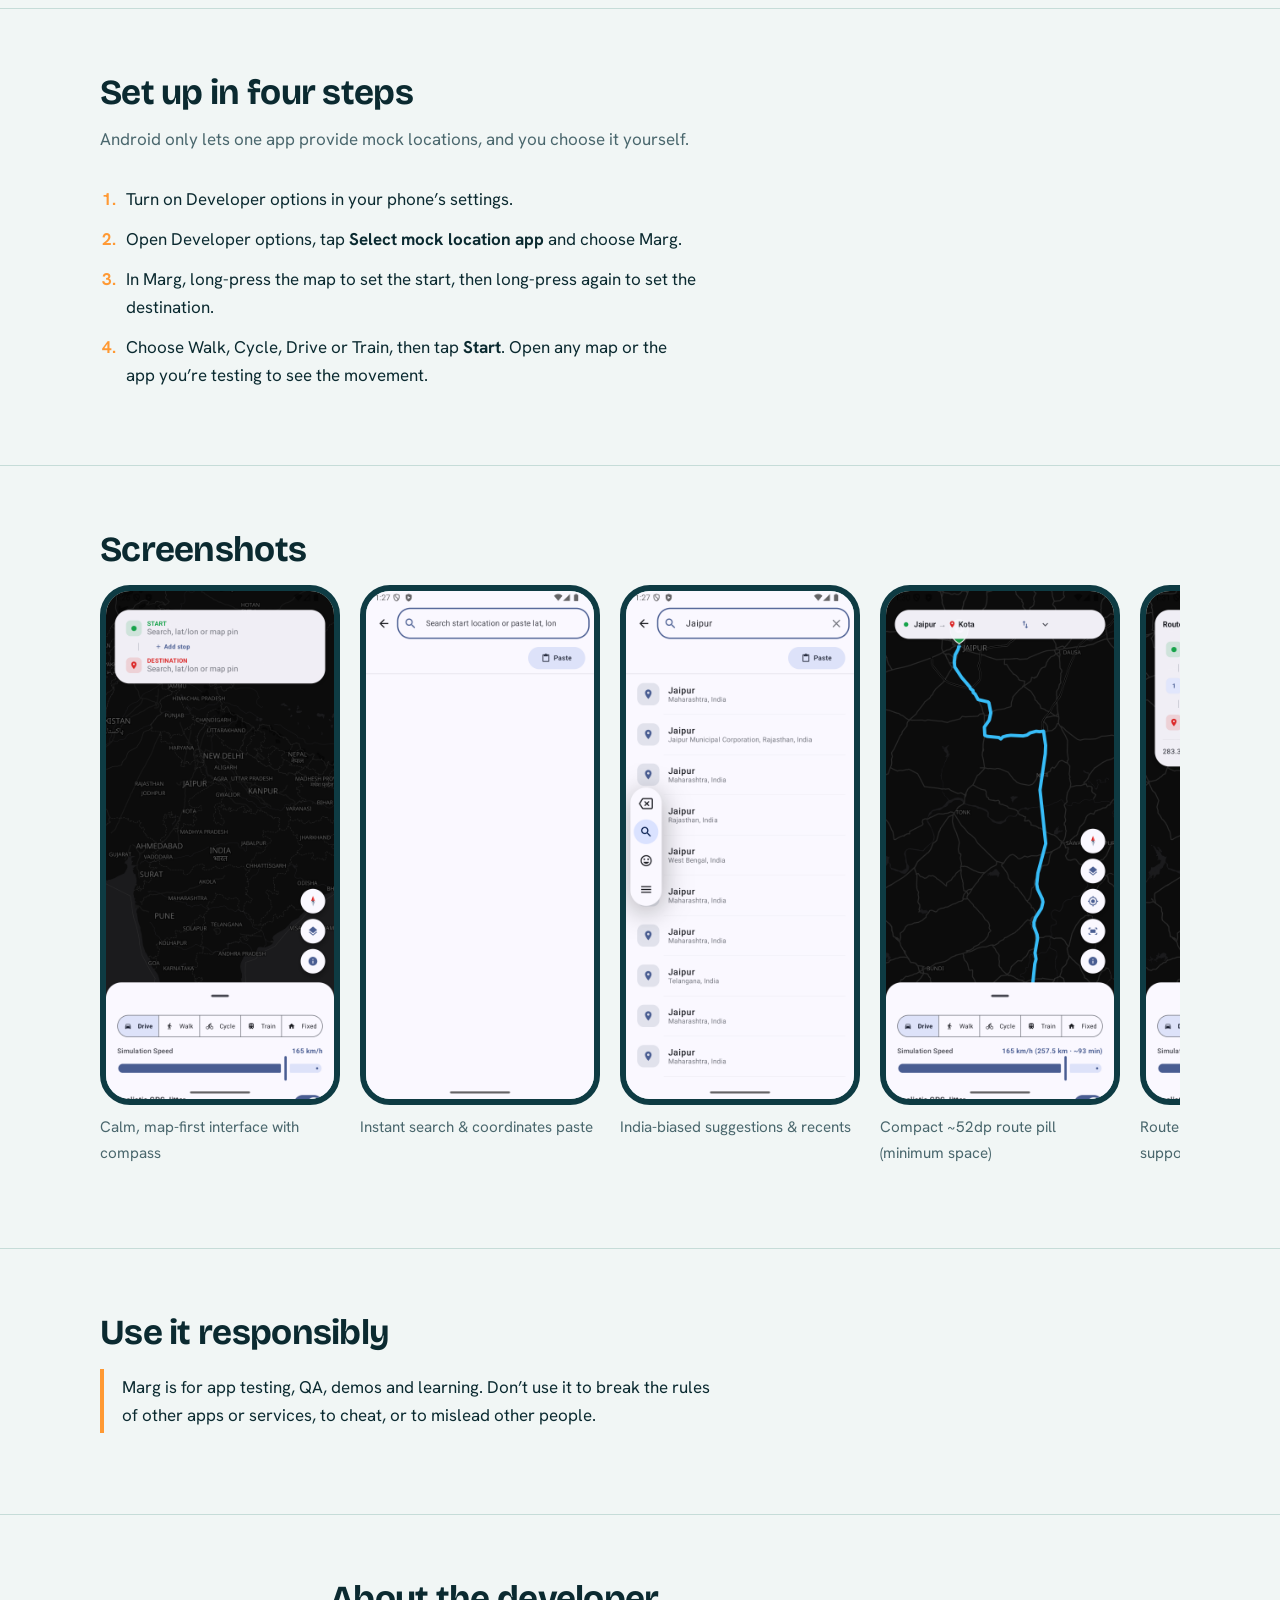
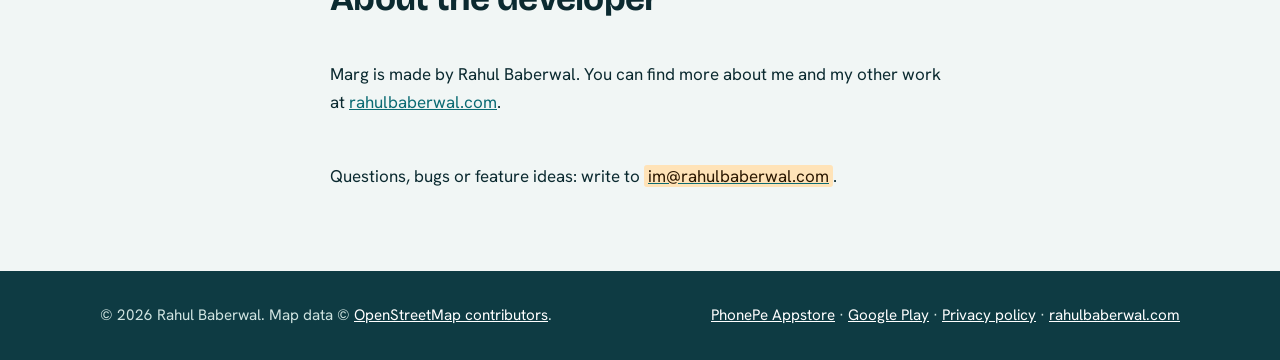
==== commit 255fbb0f: "Redesign UI/UX to Jetpack Compose Material 3 Expressive, multi-stop route planner, Zomato live notif" ====
--- a/docs/index.html
+++ b/docs/index.html
@@ -126,14 +126,64 @@
         <h2>Screenshots</h2>
         <div class="shots">
           <figure>
-            <div class="shot"><img src="assets/screenshots/screen-1.png"
-                alt="Marg map with a start point, destination and route" loading="lazy"
-                onerror="this.parentElement.classList.add('missing');this.remove()"></div>
-          </figure>
-          <figure>
-            <div class="shot"><img src="assets/screenshots/screen-2.png"
-                alt="Marg walk, cycle and drive modes with speed slider" loading="lazy"
-                onerror="this.parentElement.classList.add('missing');this.remove()"></div>
+            <div class="shot"><img src="assets/screenshots/01_home_map.png"
+                alt="Marg map-first home interface with compass needle and floating controls" loading="lazy"
+                onerror="this.parentElement.classList.add('missing');this.remove()"></div>
+            <figcaption>Calm, map-first interface with compass</figcaption>
+          </figure>
+          <figure>
+            <div class="shot"><img src="assets/screenshots/02_search_autofocus.png"
+                alt="Search overlay with auto-focused keyboard and coordinates input" loading="lazy"
+                onerror="this.parentElement.classList.add('missing');this.remove()"></div>
+            <figcaption>Instant search &amp; coordinates paste</figcaption>
+          </figure>
+          <figure>
+            <div class="shot"><img src="assets/screenshots/03_search_results.png"
+                alt="Debounced India-biased search suggestions and recents" loading="lazy"
+                onerror="this.parentElement.classList.add('missing');this.remove()"></div>
+            <figcaption>India-biased suggestions &amp; recents</figcaption>
+          </figure>
+          <figure>
+            <div class="shot"><img src="assets/screenshots/04_route_overview.png"
+                alt="Road route overview with collapsed slim ~52dp route pill" loading="lazy"
+                onerror="this.parentElement.classList.add('missing');this.remove()"></div>
+            <figcaption>Compact ~52dp route pill (minimum space)</figcaption>
+          </figure>
+          <figure>
+            <div class="shot"><img src="assets/screenshots/05_route_planner_stops.png"
+                alt="Collapsible route planner with intermediate stops and delete buttons" loading="lazy"
+                onerror="this.parentElement.classList.add('missing');this.remove()"></div>
+            <figcaption>Route planner with multi-stop support</figcaption>
+          </figure>
+          <figure>
+            <div class="shot"><img src="assets/screenshots/06_modes_and_speed.png"
+                alt="Five travel modes with speed slider and realistic jitter switch" loading="lazy"
+                onerror="this.parentElement.classList.add('missing');this.remove()"></div>
+            <figcaption>5 modes &amp; live speed control</figcaption>
+          </figure>
+          <figure>
+            <div class="shot"><img src="assets/screenshots/07_simulation_running.png"
+                alt="Active GPS simulation along route with pause and stop" loading="lazy"
+                onerror="this.parentElement.classList.add('missing');this.remove()"></div>
+            <figcaption>Live GPS mock simulation &amp; morphing controls</figcaption>
+          </figure>
+          <figure>
+            <div class="shot"><img src="assets/screenshots/08_notification_live.png"
+                alt="Zomato-style live interactive route notification with live ETA and progress bar" loading="lazy"
+                onerror="this.parentElement.classList.add('missing');this.remove()"></div>
+            <figcaption>Live interactive route notification (Zomato-style)</figcaption>
+          </figure>
+          <figure>
+            <div class="shot"><img src="assets/screenshots/09_notification_paused.png"
+                alt="Live notification dynamically paused with Resume action" loading="lazy"
+                onerror="this.parentElement.classList.add('missing');this.remove()"></div>
+            <figcaption>In-notification Pause &amp; Resume actions</figcaption>
+          </figure>
+          <figure>
+            <div class="shot"><img src="assets/screenshots/10_about_screen.png"
+                alt="About screen with verified developer card, app icon and brand links" loading="lazy"
+                onerror="this.parentElement.classList.add('missing');this.remove()"></div>
+            <figcaption>Developer profile &amp; verified creator links</figcaption>
           </figure>
           <figure>
             <div class="shot">
@@ -142,6 +192,7 @@
                 <source src="assets/screenshots/screen-recording.mp4" type="video/mp4">
               </video>
             </div>
+            <figcaption>Live in-app demonstration</figcaption>
           </figure>
         </div>
       </div>
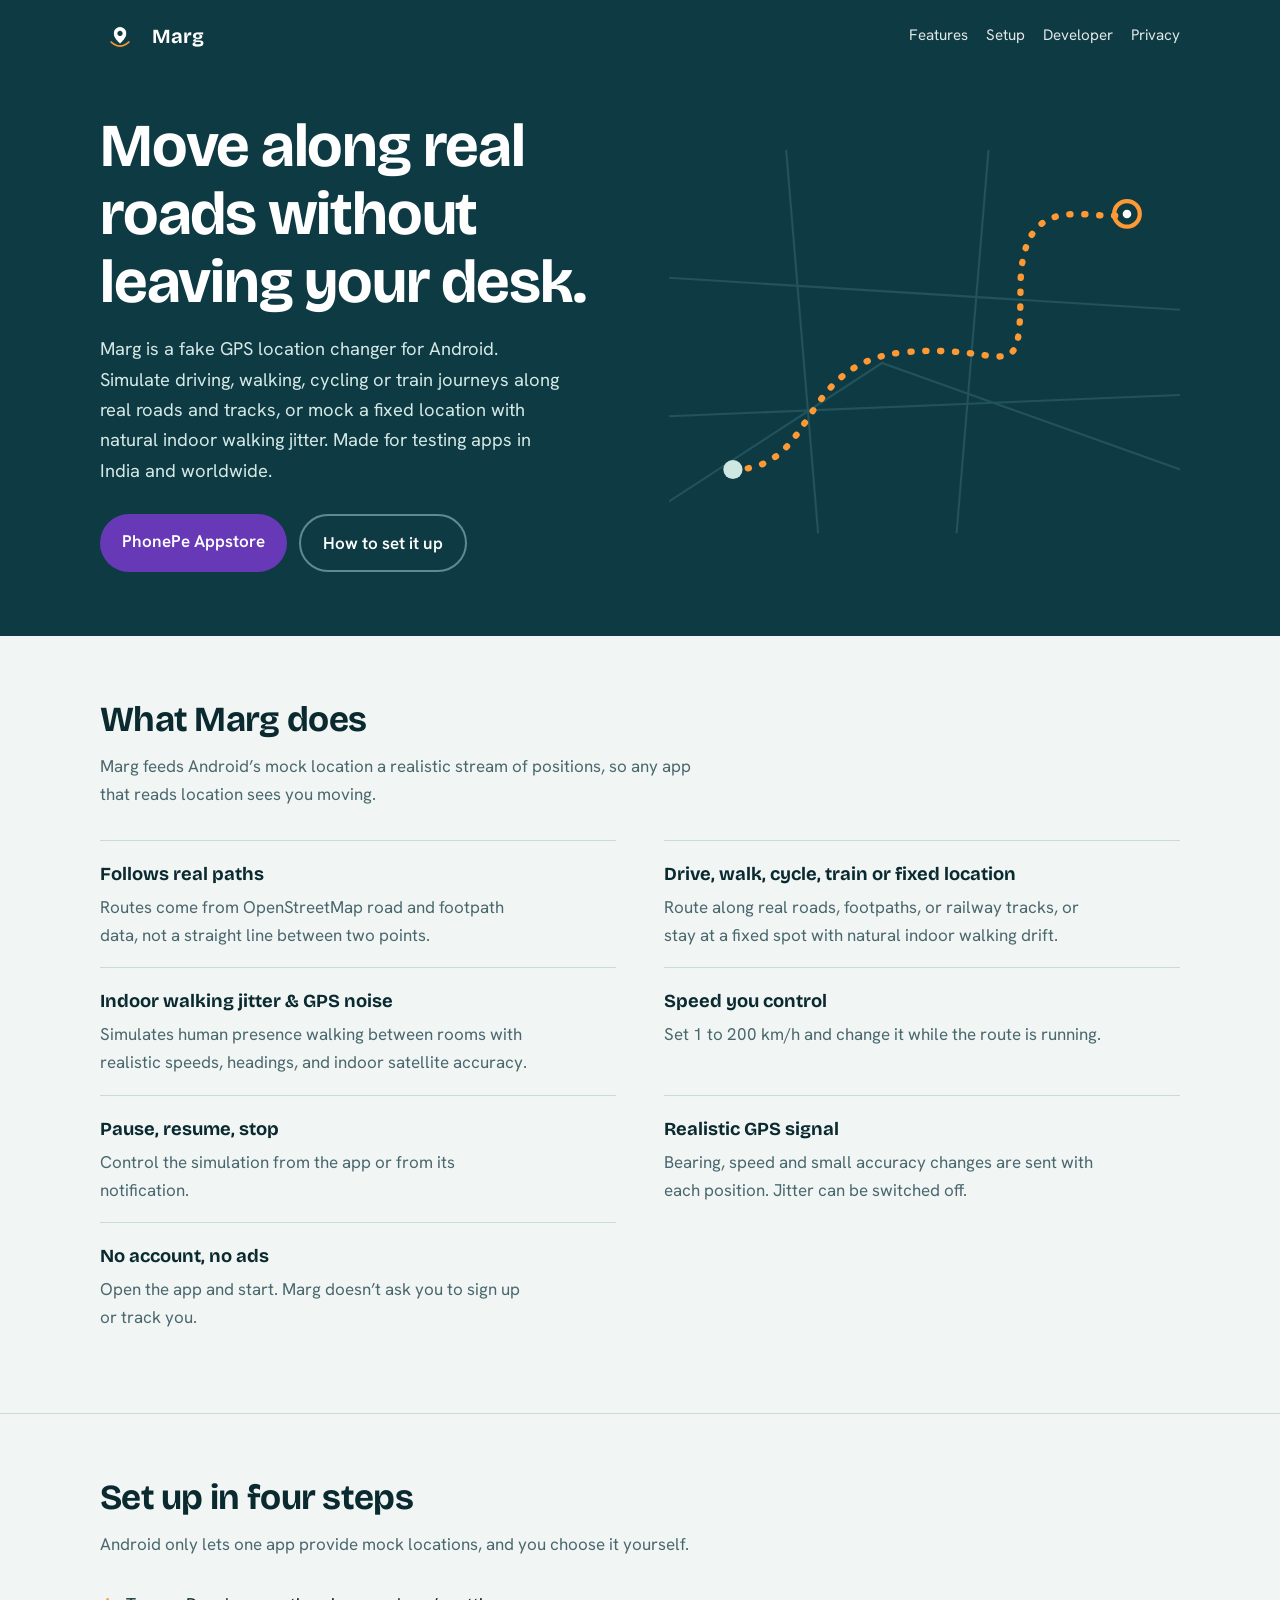
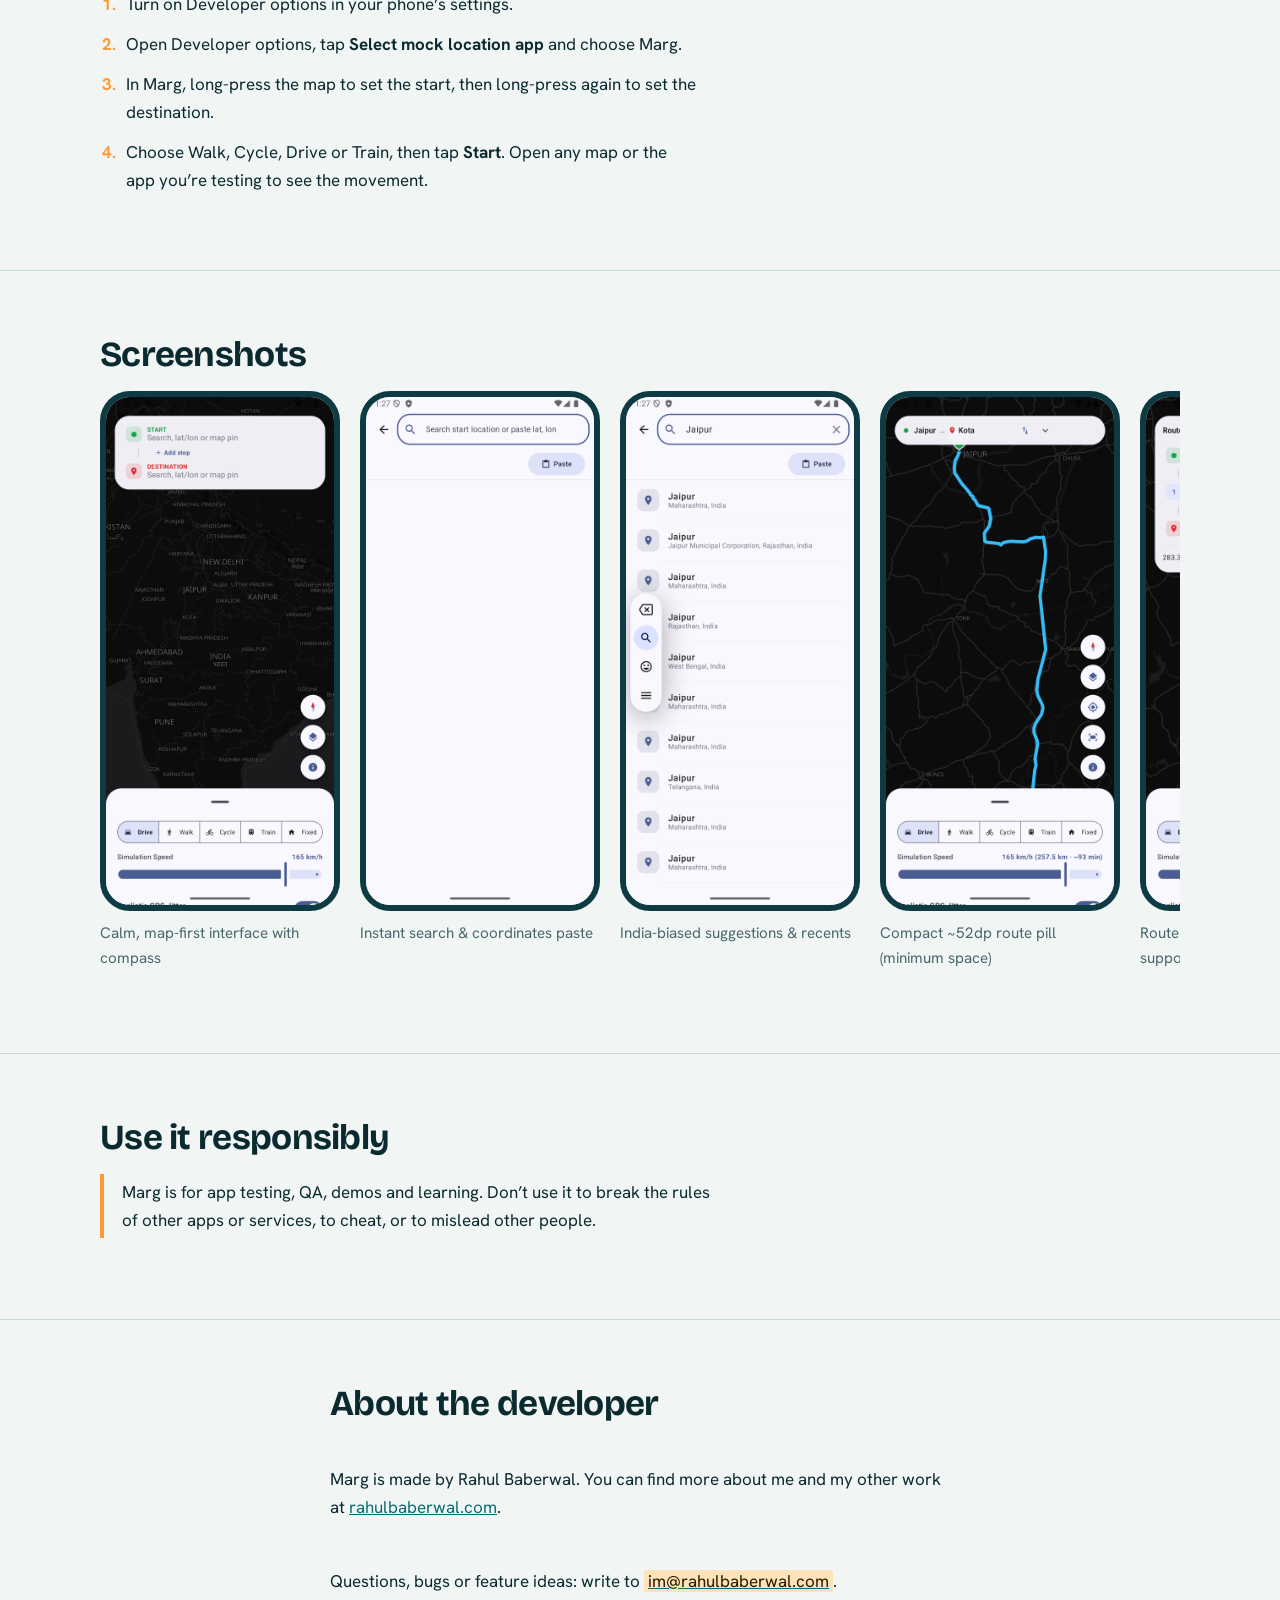
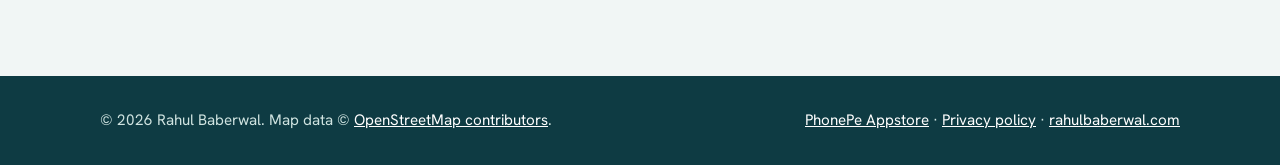
==== commit 6d9e400a: "Remove Google Play button and promo callout text from website" ====
--- a/docs/index.html
+++ b/docs/index.html
@@ -37,12 +37,9 @@
           <h1>Move along real roads without leaving your desk.</h1>
           <p>Marg is a fake GPS location changer for Android. Simulate driving, walking, cycling or train journeys along real roads and tracks, or mock a fixed location with natural indoor walking jitter. Made for testing apps in India and worldwide.</p>
           <div class="cta">
-            <a class="btn primary" href="https://play.google.com/store/apps/details?id=com.rahulbaberwal.marg">Get it on
-              Google Play</a>
             <a class="btn phonepe" href="https://indusapp.store/3y8hrlz0" target="_blank" rel="noopener">PhonePe Appstore</a>
             <a class="btn ghost" href="#setup">How to set it up</a>
           </div>
-          <p class="store-callout">Check out this amazing app on PhonePe Appstore! Download it now and explore: <a href="https://indusapp.store/3y8hrlz0" target="_blank" rel="noopener">https://indusapp.store/3y8hrlz0</a></p>
         </div>
         <svg class="route" viewBox="0 0 480 360" role="img"
           aria-label="A dotted route curving from a start point to a destination, with a marker travelling along it">
@@ -221,7 +218,7 @@
     <div class="wrap">
       <span>© 2026 Rahul Baberwal. Map data © <a href="https://www.openstreetmap.org/copyright">OpenStreetMap
           contributors</a>.</span>
-      <span><a href="https://indusapp.store/3y8hrlz0" target="_blank" rel="noopener">PhonePe Appstore</a> · <a href="https://play.google.com/store/apps/details?id=com.rahulbaberwal.marg" target="_blank" rel="noopener">Google Play</a> · <a href="privacy.html">Privacy policy</a> · <a href="https://rahulbaberwal.com">rahulbaberwal.com</a></span>
+      <span><a href="https://indusapp.store/3y8hrlz0" target="_blank" rel="noopener">PhonePe Appstore</a> · <a href="privacy.html">Privacy policy</a> · <a href="https://rahulbaberwal.com">rahulbaberwal.com</a></span>
     </div>
   </footer>
   <script>
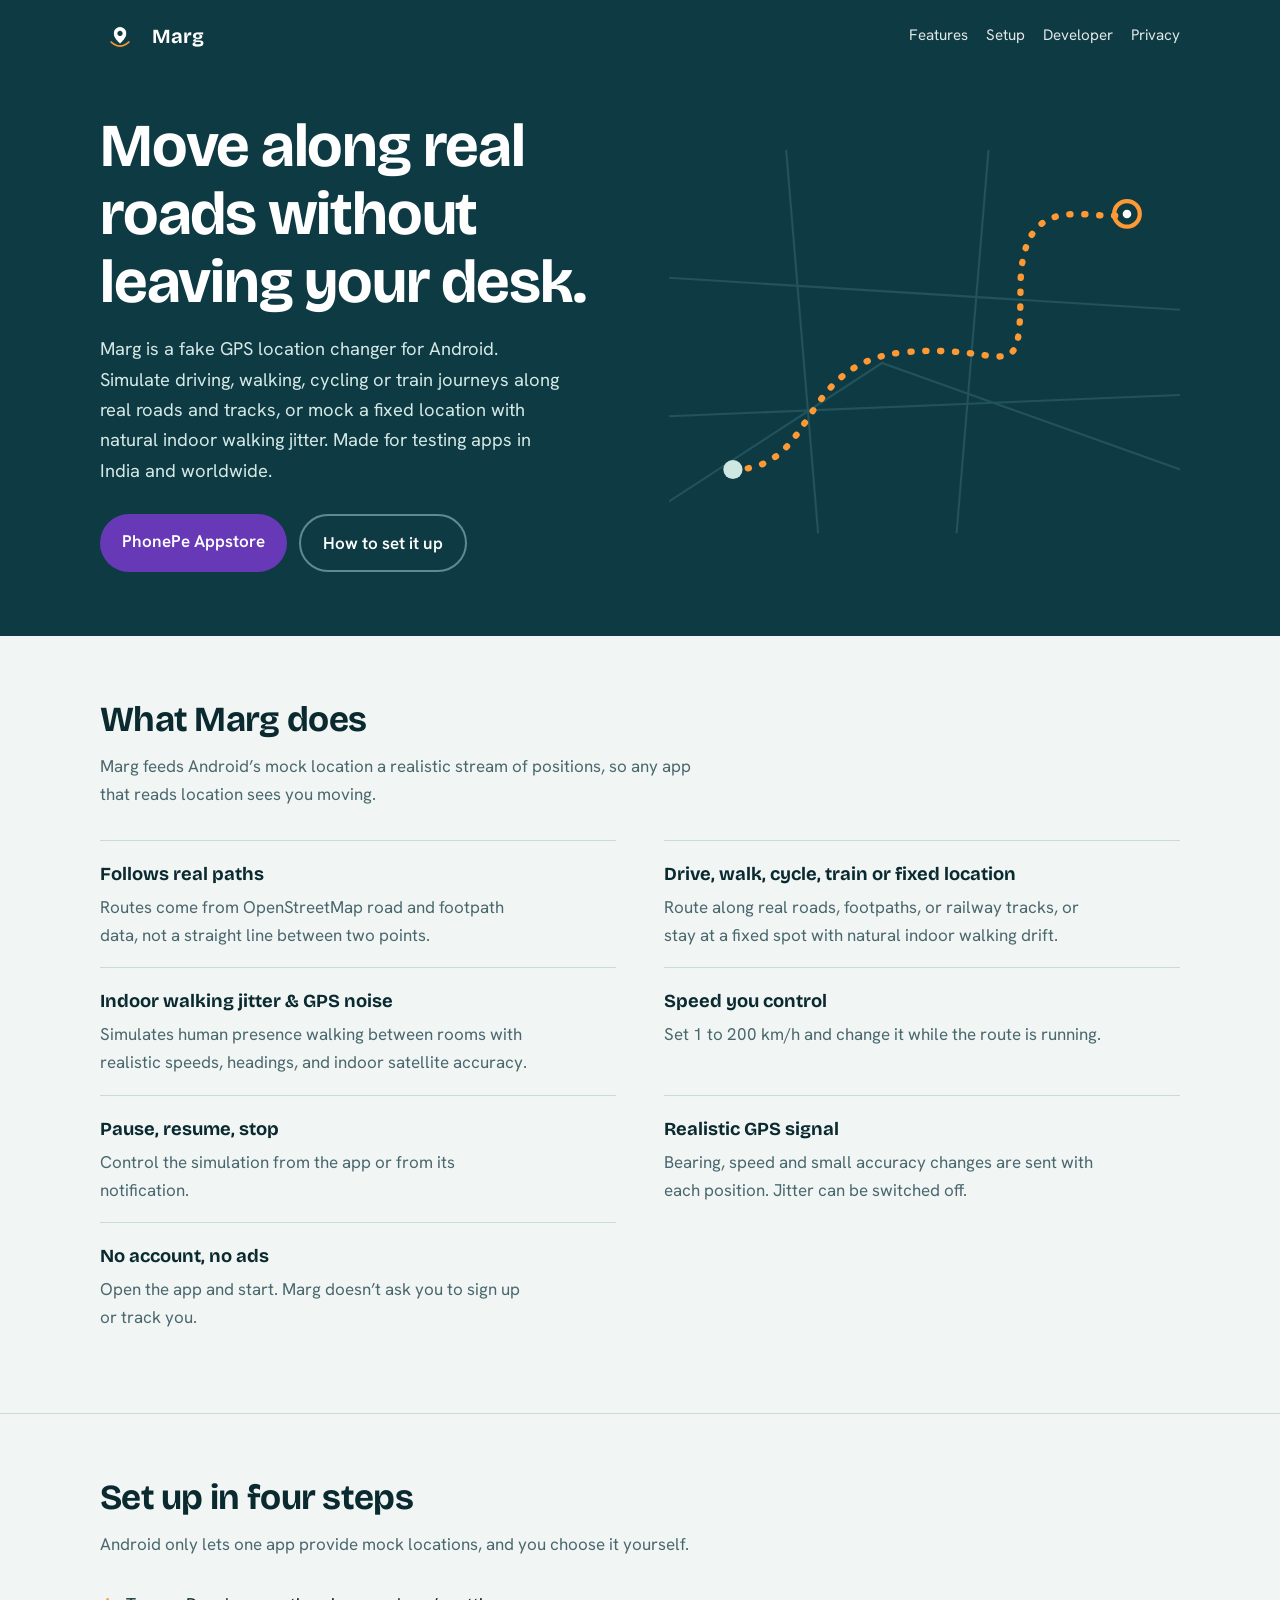
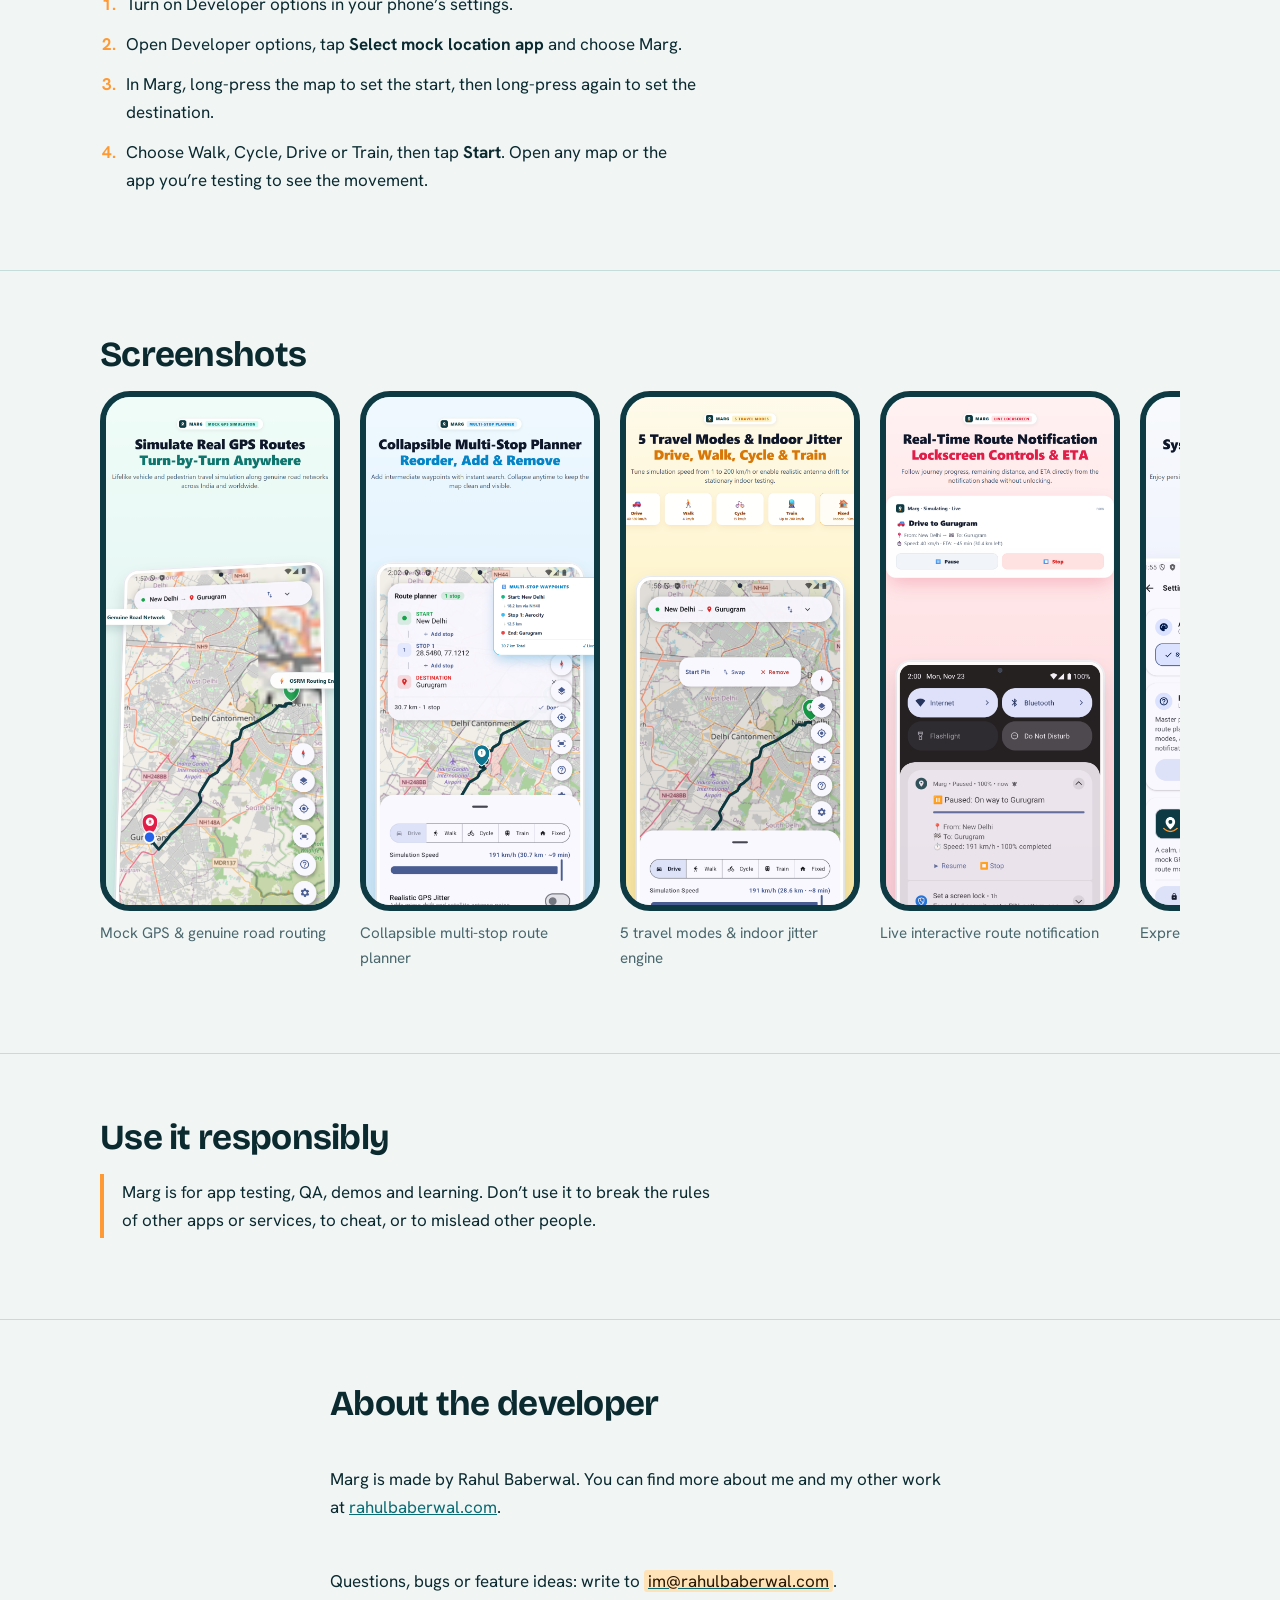
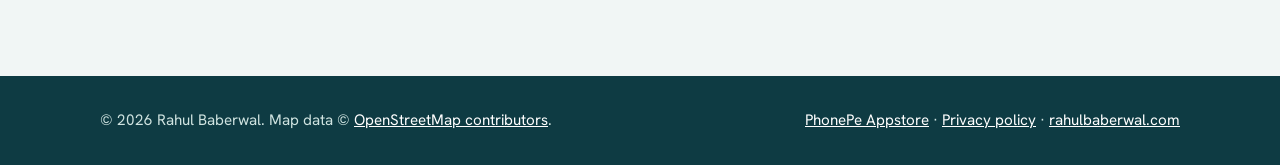
==== commit 5b5c92e3: "feat(v2.0.0): collapsible route editor with inline add stops & reordering, light theme store assets," ====
--- a/docs/index.html
+++ b/docs/index.html
@@ -123,73 +123,49 @@
         <h2>Screenshots</h2>
         <div class="shots">
           <figure>
-            <div class="shot"><img src="assets/screenshots/01_home_map.png"
-                alt="Marg map-first home interface with compass needle and floating controls" loading="lazy"
-                onerror="this.parentElement.classList.add('missing');this.remove()"></div>
-            <figcaption>Calm, map-first interface with compass</figcaption>
-          </figure>
-          <figure>
-            <div class="shot"><img src="assets/screenshots/02_search_autofocus.png"
-                alt="Search overlay with auto-focused keyboard and coordinates input" loading="lazy"
-                onerror="this.parentElement.classList.add('missing');this.remove()"></div>
-            <figcaption>Instant search &amp; coordinates paste</figcaption>
-          </figure>
-          <figure>
-            <div class="shot"><img src="assets/screenshots/03_search_results.png"
-                alt="Debounced India-biased search suggestions and recents" loading="lazy"
-                onerror="this.parentElement.classList.add('missing');this.remove()"></div>
-            <figcaption>India-biased suggestions &amp; recents</figcaption>
-          </figure>
-          <figure>
-            <div class="shot"><img src="assets/screenshots/04_route_overview.png"
-                alt="Road route overview with collapsed slim ~52dp route pill" loading="lazy"
-                onerror="this.parentElement.classList.add('missing');this.remove()"></div>
-            <figcaption>Compact ~52dp route pill (minimum space)</figcaption>
-          </figure>
-          <figure>
-            <div class="shot"><img src="assets/screenshots/05_route_planner_stops.png"
-                alt="Collapsible route planner with intermediate stops and delete buttons" loading="lazy"
-                onerror="this.parentElement.classList.add('missing');this.remove()"></div>
-            <figcaption>Route planner with multi-stop support</figcaption>
-          </figure>
-          <figure>
-            <div class="shot"><img src="assets/screenshots/06_modes_and_speed.png"
-                alt="Five travel modes with speed slider and realistic jitter switch" loading="lazy"
-                onerror="this.parentElement.classList.add('missing');this.remove()"></div>
-            <figcaption>5 modes &amp; live speed control</figcaption>
-          </figure>
-          <figure>
-            <div class="shot"><img src="assets/screenshots/07_simulation_running.png"
-                alt="Active GPS simulation along route with pause and stop" loading="lazy"
-                onerror="this.parentElement.classList.add('missing');this.remove()"></div>
-            <figcaption>Live GPS mock simulation &amp; morphing controls</figcaption>
-          </figure>
-          <figure>
-            <div class="shot"><img src="assets/screenshots/08_notification_live.png"
-                alt="Zomato-style live interactive route notification with live ETA and progress bar" loading="lazy"
-                onerror="this.parentElement.classList.add('missing');this.remove()"></div>
-            <figcaption>Live interactive route notification (Zomato-style)</figcaption>
-          </figure>
-          <figure>
-            <div class="shot"><img src="assets/screenshots/09_notification_paused.png"
-                alt="Live notification dynamically paused with Resume action" loading="lazy"
-                onerror="this.parentElement.classList.add('missing');this.remove()"></div>
-            <figcaption>In-notification Pause &amp; Resume actions</figcaption>
-          </figure>
-          <figure>
-            <div class="shot"><img src="assets/screenshots/10_about_screen.png"
-                alt="About screen with verified developer card, app icon and brand links" loading="lazy"
-                onerror="this.parentElement.classList.add('missing');this.remove()"></div>
-            <figcaption>Developer profile &amp; verified creator links</figcaption>
+            <div class="shot"><img src="assets/screenshots/01_mock_gps_routes.png"
+                alt="Mock GPS simulation with genuine road routing and turn-by-turn navigation" loading="lazy"
+                onerror="this.parentElement.classList.add('missing');this.remove()"></div>
+            <figcaption>Mock GPS &amp; genuine road routing</figcaption>
+          </figure>
+          <figure>
+            <div class="shot"><img src="assets/screenshots/02_multistop_planner.png"
+                alt="Collapsible multi-stop route planner with inline stop addition" loading="lazy"
+                onerror="this.parentElement.classList.add('missing');this.remove()"></div>
+            <figcaption>Collapsible multi-stop route planner</figcaption>
+          </figure>
+          <figure>
+            <div class="shot"><img src="assets/screenshots/03_travel_modes_jitter.png"
+                alt="5 simulation travel modes and realistic indoor GPS jitter drift" loading="lazy"
+                onerror="this.parentElement.classList.add('missing');this.remove()"></div>
+            <figcaption>5 travel modes &amp; indoor jitter engine</figcaption>
+          </figure>
+          <figure>
+            <div class="shot"><img src="assets/screenshots/04_realtime_notification.png"
+                alt="Real-time live interactive route notification with live ETA and progress bar" loading="lazy"
+                onerror="this.parentElement.classList.add('missing');this.remove()"></div>
+            <figcaption>Live interactive route notification</figcaption>
+          </figure>
+          <figure>
+            <div class="shot"><img src="assets/screenshots/05_expressive_themes.png"
+                alt="Expressive Material 3 themes, appearance modes and developer profile" loading="lazy"
+                onerror="this.parentElement.classList.add('missing');this.remove()"></div>
+            <figcaption>Expressive themes &amp; settings</figcaption>
+          </figure>
+          <figure>
+            <div class="shot"><img src="assets/screenshots/06_gestures_and_compass.png"
+                alt="Hold and drop pin dragging gestures and real-time rotating compass" loading="lazy"
+                onerror="this.parentElement.classList.add('missing');this.remove()"></div>
+            <figcaption>Tactile pin gestures &amp; true north compass</figcaption>
           </figure>
           <figure>
             <div class="shot">
-              <video src="assets/screenshots/screen-recording.mp4" autoplay loop muted playsinline controls
+              <video src="assets/how_to_use_marg.mp4" autoplay loop muted playsinline controls
                 onerror="this.parentElement.classList.add('missing');this.remove()">
-                <source src="assets/screenshots/screen-recording.mp4" type="video/mp4">
+                <source src="assets/how_to_use_marg.mp4" type="video/mp4">
               </video>
             </div>
-            <figcaption>Live in-app demonstration</figcaption>
+            <figcaption>Live in-app demonstration (v2.0.0)</figcaption>
           </figure>
         </div>
       </div>
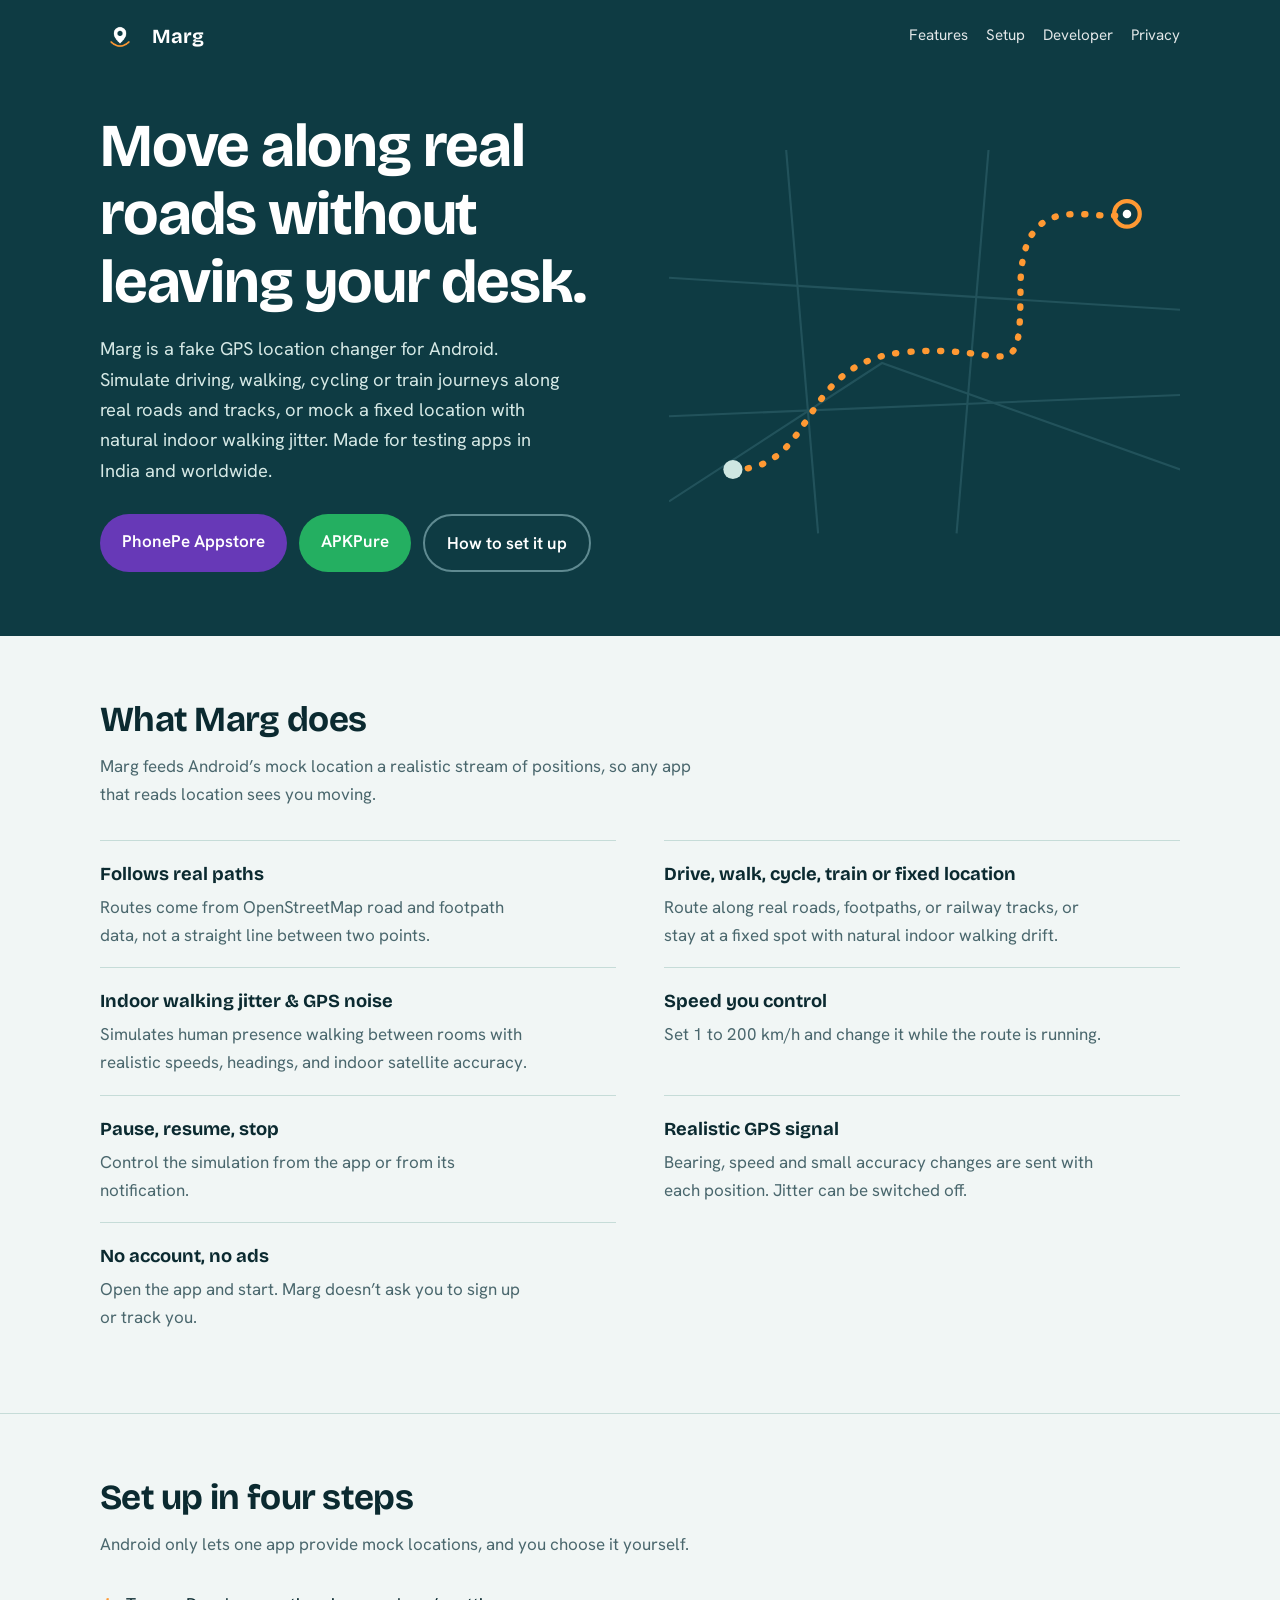
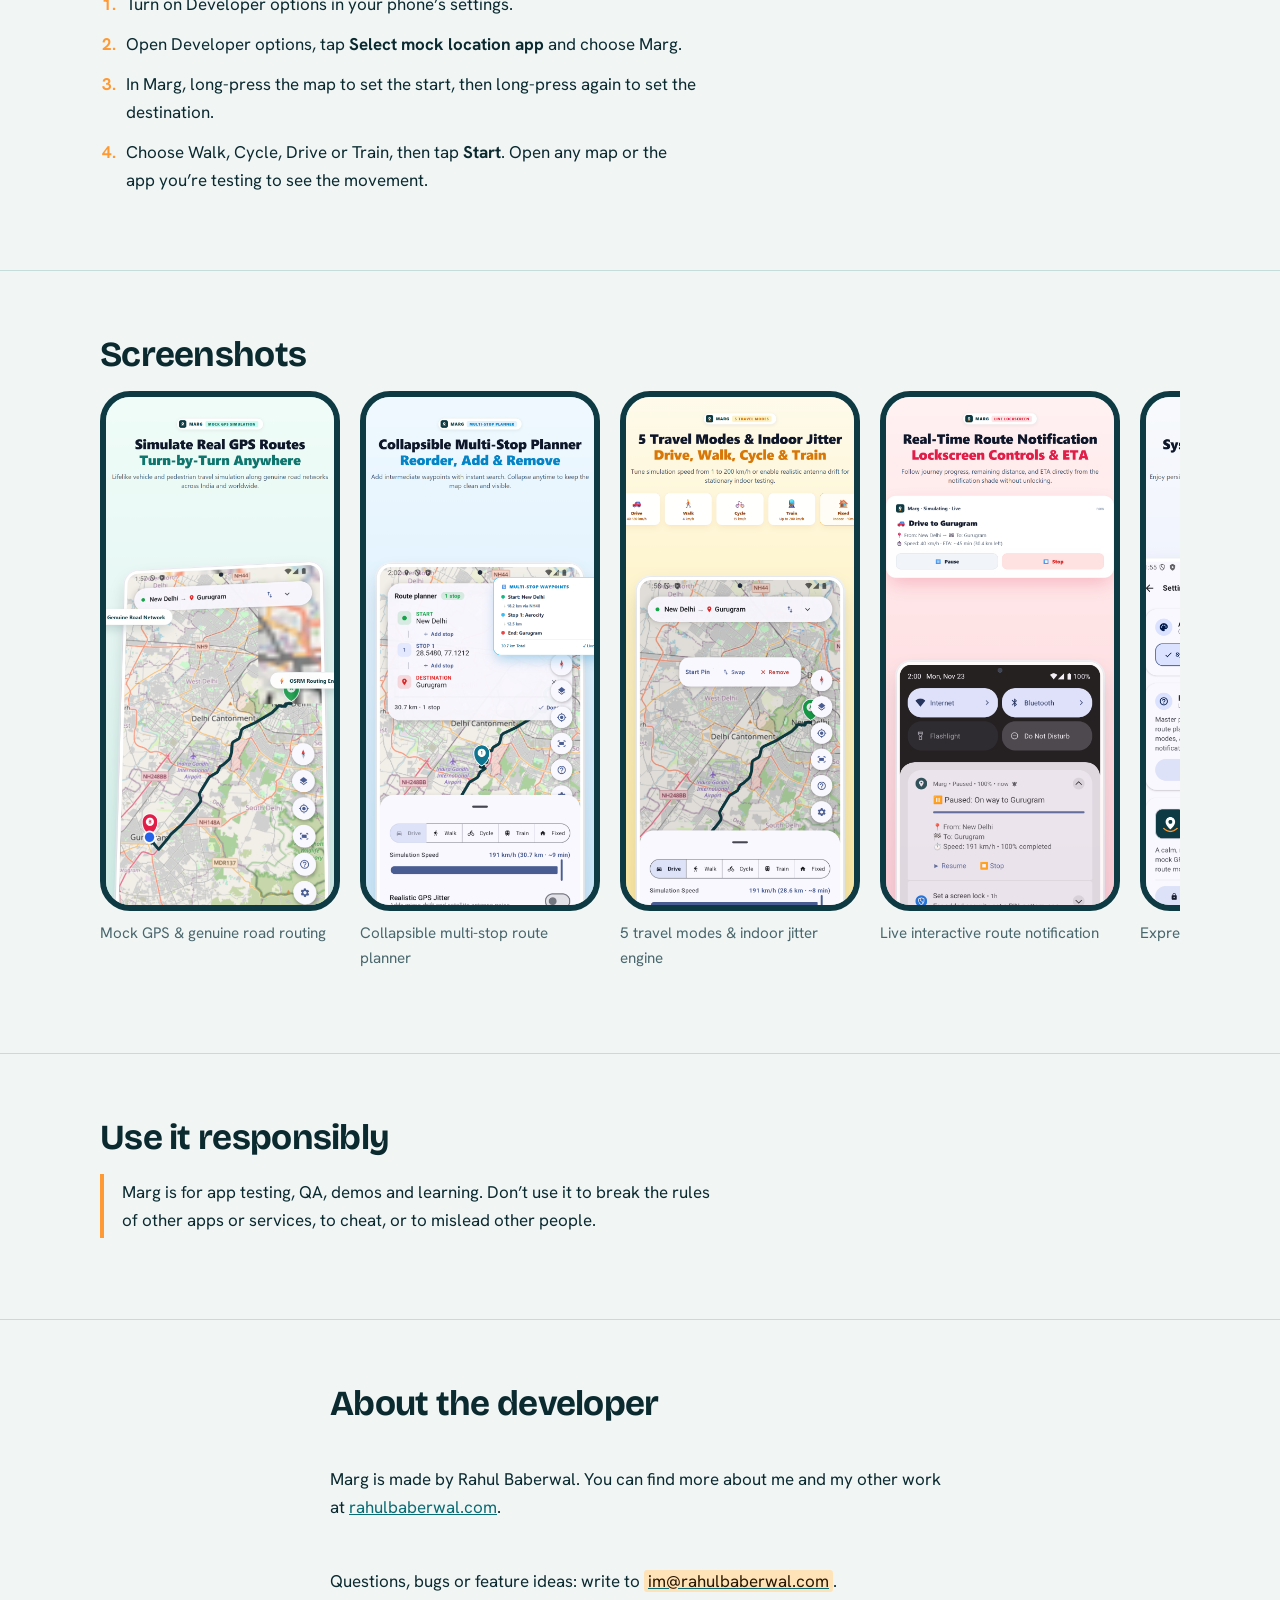
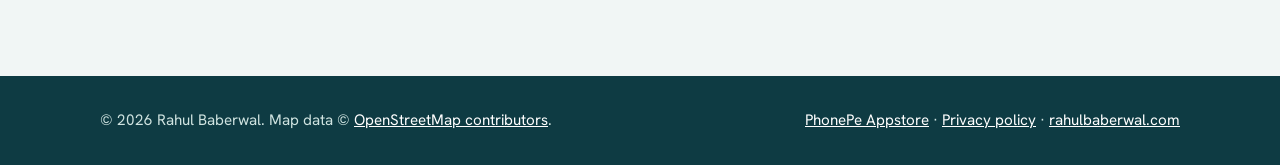
==== commit c43bd42d: "fix: use correct github.io URL with hyphen, remove Play Store, add APKPure download link" ====
--- a/docs/index.html
+++ b/docs/index.html
@@ -18,6 +18,11 @@
     href="https://fonts.googleapis.com/css2?family=Bricolage+Grotesque:wght@600;700&family=Hanken+Grotesk:wght@400;600&display=swap"
     rel="stylesheet">
   <link rel="stylesheet" href="style.css">
+  <script>
+    if (window.location.search && (window.location.search.includes('start=') || window.location.search.includes('mode='))) {
+      window.location.href = "marg://route" + window.location.search;
+    }
+  </script>
 </head>
 
 <body>
@@ -38,6 +43,7 @@
           <p>Marg is a fake GPS location changer for Android. Simulate driving, walking, cycling or train journeys along real roads and tracks, or mock a fixed location with natural indoor walking jitter. Made for testing apps in India and worldwide.</p>
           <div class="cta">
             <a class="btn phonepe" href="https://indusapp.store/3y8hrlz0" target="_blank" rel="noopener">PhonePe Appstore</a>
+            <a class="btn phonepe" style="background:#24af61;" href="https://apkpure.com/p/com.rahulbaberwal.marg" target="_blank" rel="noopener">APKPure</a>
             <a class="btn ghost" href="#setup">How to set it up</a>
           </div>
         </div>
